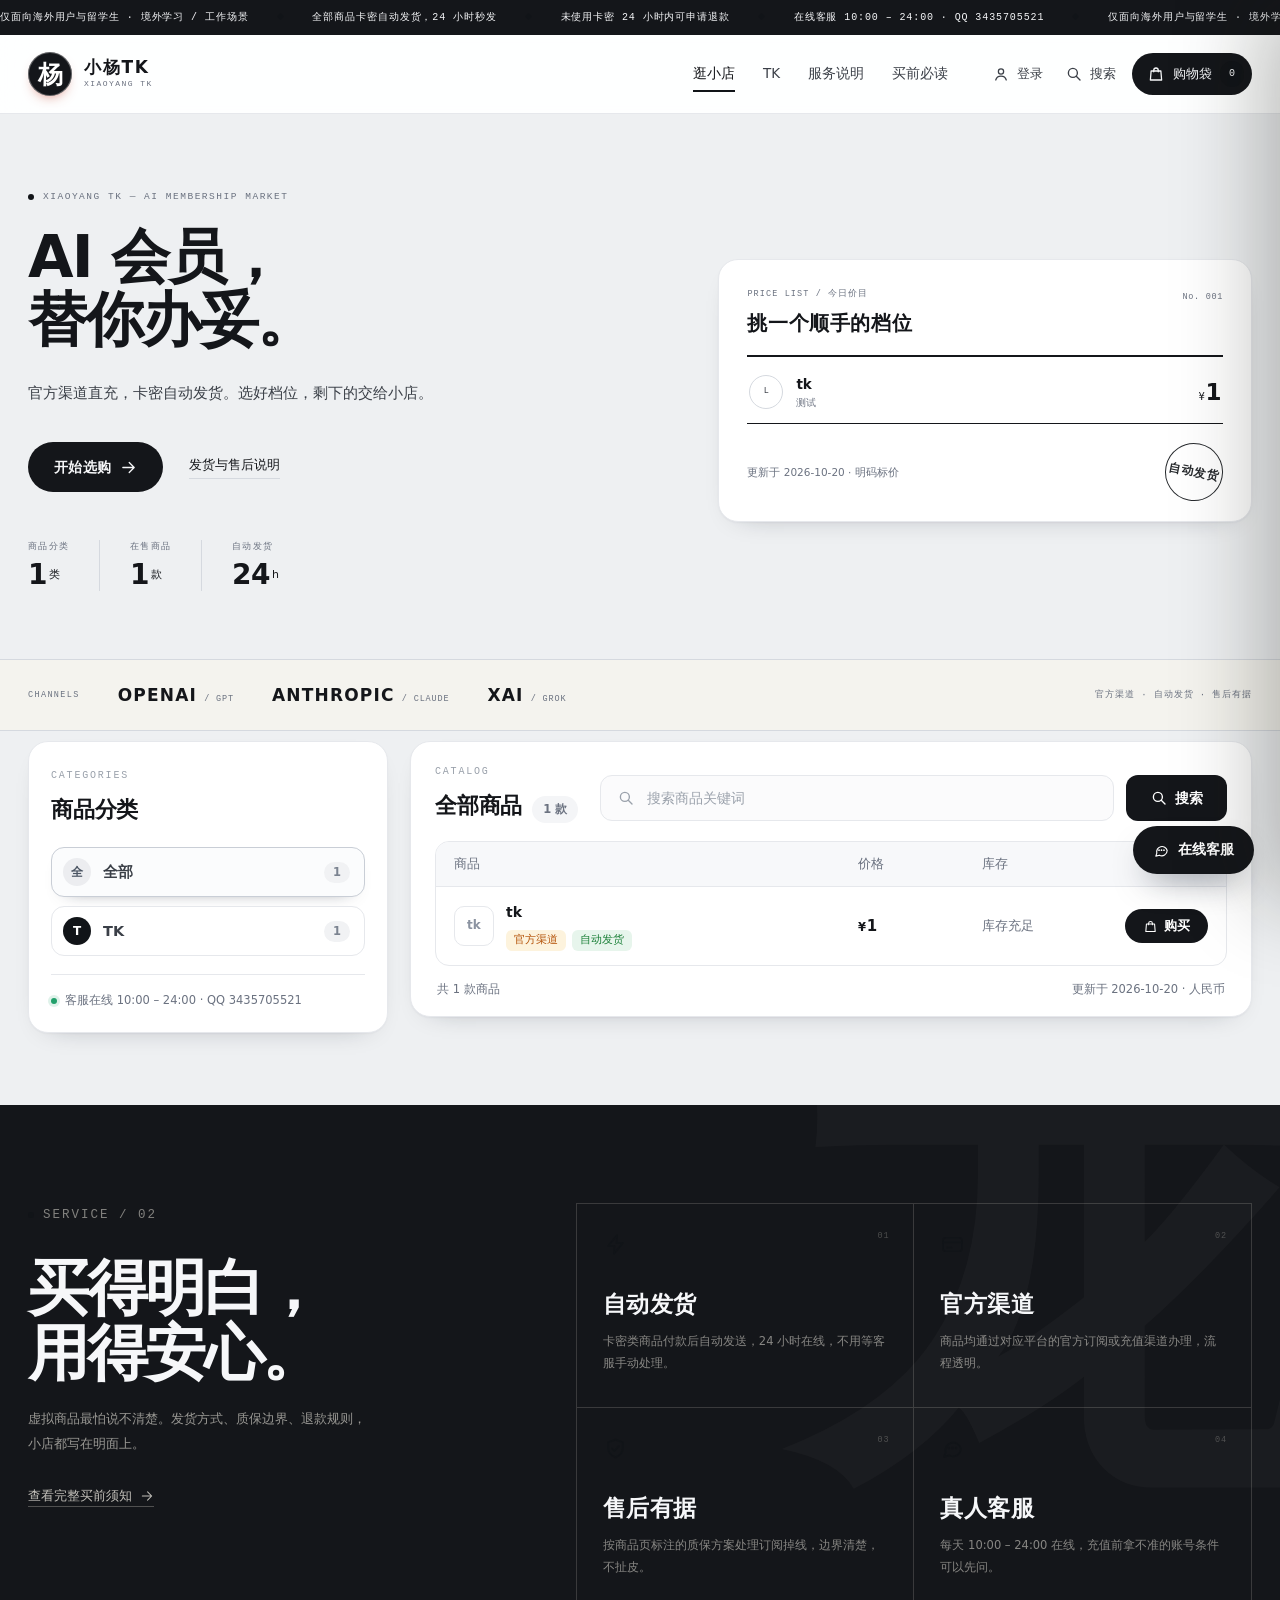
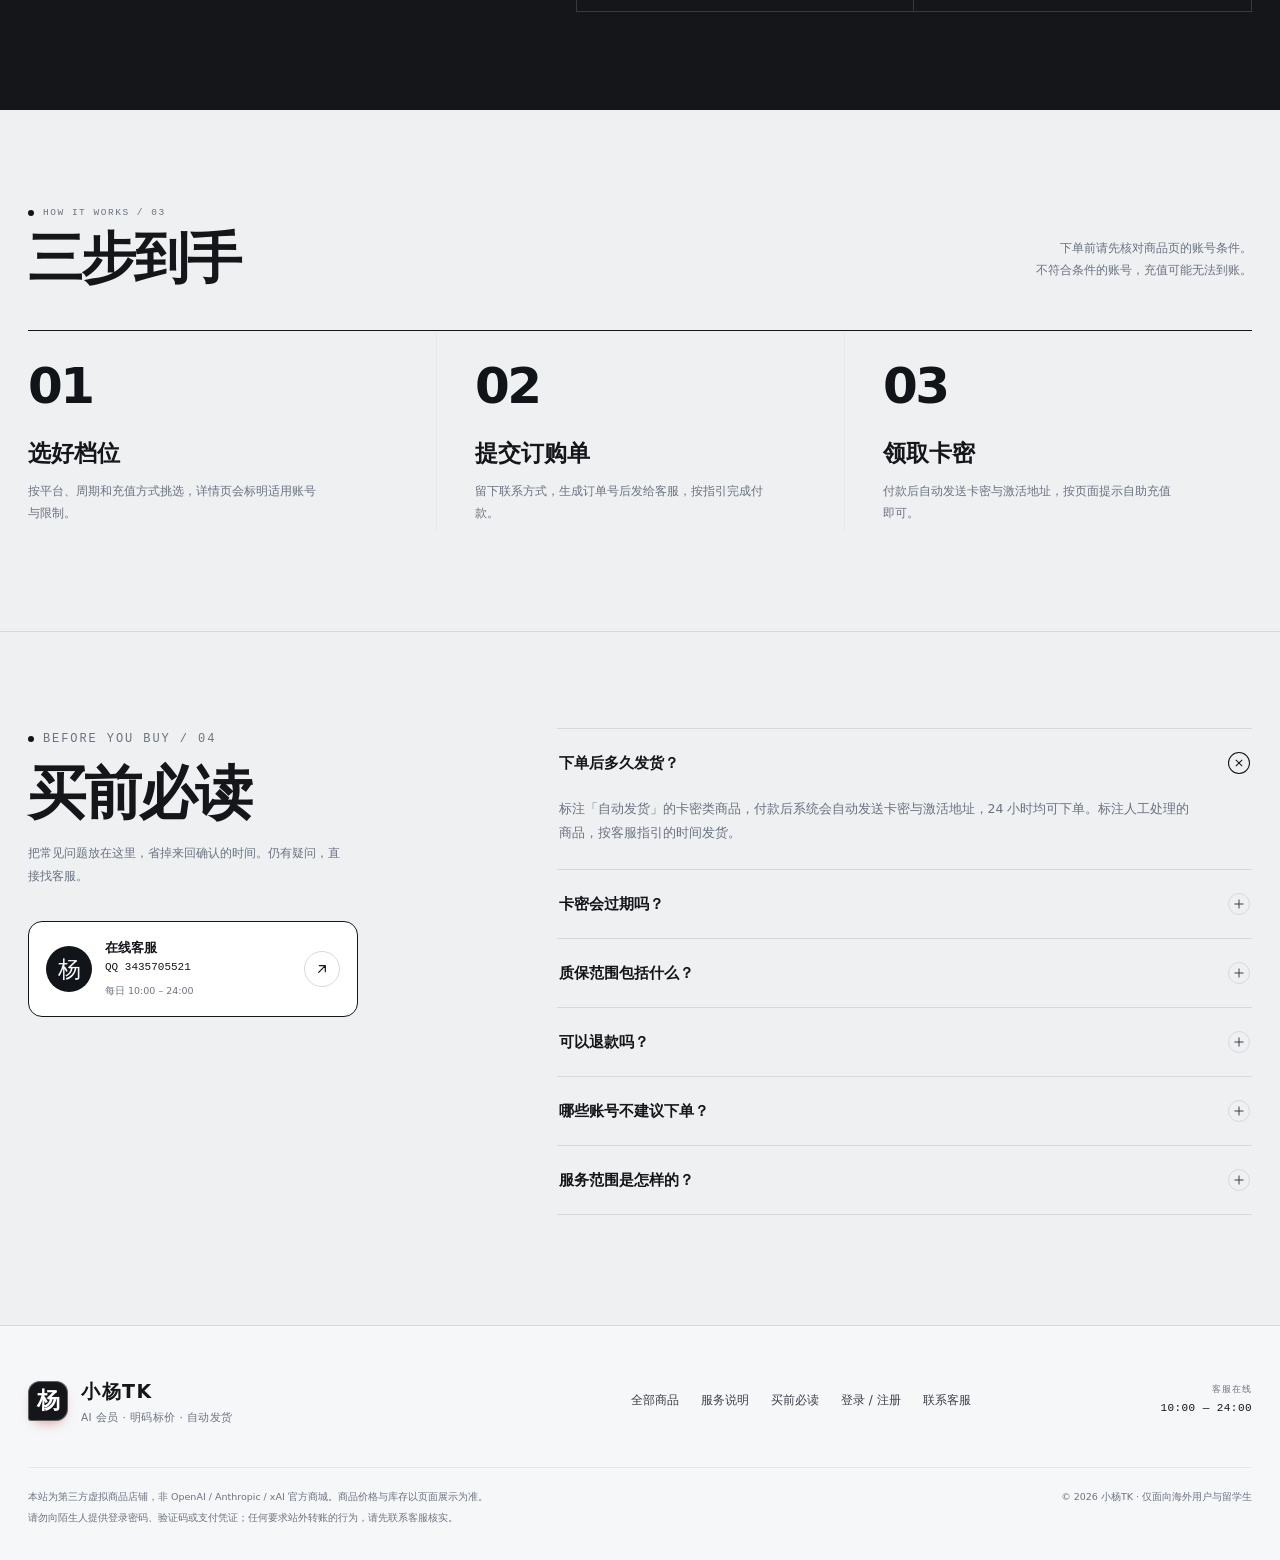
==== index.html @ c5430e6c "Add user avatars: initial-based default, upload and remove" ====
<!DOCTYPE html>
<html lang="zh-CN">
<head>
  <meta charset="UTF-8">
  <meta name="viewport" content="width=device-width, initial-scale=1">
  <title>小杨TK · 严选好物</title>
  <meta name="description" content="小杨TK：GPT、Claude、Grok 会员官方渠道直充，卡密自动发货，明码标价，售后有据。">
  <link rel="canonical" href="https://www.xiaoyangtk.xin/">
  <meta property="og:type" content="website">
  <meta property="og:site_name" content="小杨TK">
  <meta property="og:title" content="小杨TK · 严选好物">
  <meta property="og:description" content="GPT、Claude、Grok 会员官方渠道直充，卡密自动发货，明码标价，售后有据。">
  <meta property="og:url" content="https://www.xiaoyangtk.xin/">
  <meta property="og:image" content="https://www.xiaoyangtk.xin/assets/img/og-cover.png">
  <meta name="twitter:card" content="summary_large_image">
  <link rel="icon" href="assets/img/favicon.svg" type="image/svg+xml">
  <link rel="stylesheet" href="assets/css/style.css?v=20261020r">
</head>
<body>
  <svg class="svg-sprite" aria-hidden="true">
    <symbol id="i-arrow" viewBox="0 0 24 24">
      <path d="M4 12h15M13 5l7 7-7 7" fill="none" stroke="currentColor" stroke-width="1.8" stroke-linecap="round" stroke-linejoin="round"/>
    </symbol>
    <symbol id="i-arrow-up" viewBox="0 0 24 24">
      <path d="M7 17 17 7M8 7h9v9" fill="none" stroke="currentColor" stroke-width="1.8" stroke-linecap="round" stroke-linejoin="round"/>
    </symbol>
    <symbol id="i-bag" viewBox="0 0 24 24">
      <path d="M5.5 8h13l1 12h-15l1-12Z" fill="none" stroke="currentColor" stroke-width="1.7" stroke-linejoin="round"/>
      <path d="M9 9V6.8A3 3 0 0 1 12 4a3 3 0 0 1 3 2.8V9" fill="none" stroke="currentColor" stroke-width="1.7" stroke-linecap="round"/>
    </symbol>
    <symbol id="i-search" viewBox="0 0 24 24">
      <circle cx="10.5" cy="10.5" r="6" fill="none" stroke="currentColor" stroke-width="1.8"/>
      <path d="m15 15 5 5" fill="none" stroke="currentColor" stroke-width="1.8" stroke-linecap="round"/>
    </symbol>
    <symbol id="i-close" viewBox="0 0 24 24">
      <path d="m6 6 12 12M18 6 6 18" fill="none" stroke="currentColor" stroke-width="1.8" stroke-linecap="round"/>
    </symbol>
    <symbol id="i-plus" viewBox="0 0 24 24">
      <path d="M12 5v14M5 12h14" fill="none" stroke="currentColor" stroke-width="1.8" stroke-linecap="round"/>
    </symbol>
    <symbol id="i-minus" viewBox="0 0 24 24">
      <path d="M5 12h14" fill="none" stroke="currentColor" stroke-width="1.8" stroke-linecap="round"/>
    </symbol>
    <symbol id="i-check" viewBox="0 0 24 24">
      <path d="m5 12.5 4.5 4.5L19 7" fill="none" stroke="currentColor" stroke-width="1.9" stroke-linecap="round" stroke-linejoin="round"/>
    </symbol>
    <symbol id="i-copy" viewBox="0 0 24 24">
      <rect x="8" y="8" width="11" height="12" rx="2" fill="none" stroke="currentColor" stroke-width="1.7"/>
      <path d="M16 8V6a2 2 0 0 0-2-2H6a2 2 0 0 0-2 2v9a2 2 0 0 0 2 2h2" fill="none" stroke="currentColor" stroke-width="1.7"/>
    </symbol>
    <symbol id="i-menu" viewBox="0 0 24 24">
      <path d="M4 8h16M4 16h16" fill="none" stroke="currentColor" stroke-width="1.9" stroke-linecap="round"/>
    </symbol>
    <symbol id="i-chevron" viewBox="0 0 24 24">
      <path d="m7 10 5 5 5-5" fill="none" stroke="currentColor" stroke-width="1.8" stroke-linecap="round" stroke-linejoin="round"/>
    </symbol>
    <symbol id="i-shield" viewBox="0 0 24 24">
      <path d="M12 3.5 19 6v5.5c0 4.6-3 7.4-7 9-4-1.6-7-4.4-7-9V6l7-2.5Z" fill="none" stroke="currentColor" stroke-width="1.6" stroke-linejoin="round"/>
      <path d="m8.7 12 2.2 2.2 4.4-4.4" fill="none" stroke="currentColor" stroke-width="1.6" stroke-linecap="round" stroke-linejoin="round"/>
    </symbol>
    <symbol id="i-bolt" viewBox="0 0 24 24">
      <path d="M13.5 3 5 13.5h6L10.5 21 19 10.5h-6L13.5 3Z" fill="none" stroke="currentColor" stroke-width="1.6" stroke-linejoin="round"/>
    </symbol>
    <symbol id="i-chat" viewBox="0 0 24 24">
      <path d="M20 12a7.5 7.5 0 0 1-11 6.6L4 20l1.4-4.2A7.5 7.5 0 1 1 20 12Z" fill="none" stroke="currentColor" stroke-width="1.6" stroke-linejoin="round"/>
      <path d="M8.5 11.5h.01M12 11.5h.01M15.5 11.5h.01" fill="none" stroke="currentColor" stroke-width="2.4" stroke-linecap="round"/>
    </symbol>
    <symbol id="i-card" viewBox="0 0 24 24">
      <rect x="3" y="5.5" width="18" height="13" rx="2.5" fill="none" stroke="currentColor" stroke-width="1.6"/>
      <path d="M3 10h18M7 15h4" fill="none" stroke="currentColor" stroke-width="1.6" stroke-linecap="round"/>
    </symbol>
    <symbol id="i-user" viewBox="0 0 24 24">
      <circle cx="12" cy="8.6" r="3.5" fill="none" stroke="currentColor" stroke-width="1.7"/>
      <path d="M5 20c.9-3.5 3.7-5.3 7-5.3s6.1 1.8 7 5.3" fill="none" stroke="currentColor" stroke-width="1.7" stroke-linecap="round"/>
    </symbol>
  </svg>

  <div class="ticker" aria-label="店铺公告">
    <div class="ticker-track">
      <span>仅面向海外用户与留学生 · 境外学习 / 工作场景</span><i>◆</i>
      <span>全部商品卡密自动发货，24 小时秒发</span><i>◆</i>
      <span>未使用卡密 24 小时内可申请退款</span><i>◆</i>
      <span data-shop-ticker>在线客服 10:00 – 24:00 · QQ 3435705521</span><i>◆</i>
      <span aria-hidden="true">仅面向海外用户与留学生 · 境外学习 / 工作场景</span><i aria-hidden="true">◆</i>
      <span aria-hidden="true">全部商品卡密自动发货，24 小时秒发</span><i aria-hidden="true">◆</i>
      <span aria-hidden="true">未使用卡密 24 小时内可申请退款</span><i aria-hidden="true">◆</i>
      <span aria-hidden="true" data-shop-ticker>在线客服 10:00 – 24:00 · QQ 3435705521</span><i aria-hidden="true">◆</i>
    </div>
  </div>

  <header class="site-header" id="top">
    <div class="shell header-inner">
      <a class="brand" href="#top" aria-label="小杨TK首页">
        <span class="brand-seal">杨</span>
        <span class="brand-word">
          <strong>小杨TK</strong>
          <small>XIAOYANG TK</small>
        </span>
      </a>

      <nav class="main-nav" aria-label="主导航">
        <a href="#catalog" class="is-current">逛小店</a>
        <span class="nav-cats" data-nav-cats></span>
        <a href="#service">服务说明</a>
        <a href="#faq">买前必读</a>
      </nav>

      <div class="header-actions">
        <a class="plain-btn account-jump" href="account.html" aria-label="登录 / 注册" data-account-jump>
          <span class="account-avatar" data-account-avatar hidden></span>
          <svg class="icon" data-account-icon><use href="#i-user"/></svg>
          <span data-account-label>登录</span>
        </a>
        <a class="plain-btn admin-jump" href="admin.html" data-admin-jump hidden>
          <svg class="icon"><use href="#i-shield"/></svg>
          <span>管理后台</span>
        </a>
        <button class="plain-btn search-jump" type="button" aria-label="搜索商品">
          <svg class="icon"><use href="#i-search"/></svg>
          <span>搜索</span>
        </button>
        <button class="cart-btn" type="button" data-open-cart>
          <svg class="icon"><use href="#i-bag"/></svg>
          <span>购物袋</span>
          <b class="cart-count" data-cart-count>0</b>
        </button>
        <button class="menu-btn" type="button" aria-label="打开菜单" aria-expanded="false" data-menu-toggle>
          <svg class="icon"><use href="#i-menu"/></svg>
        </button>
      </div>
    </div>

    <div class="mobile-menu" data-mobile-menu hidden>
      <a href="#catalog">逛小店 <span>SHOP</span></a>
      <span data-menu-cats></span>
      <a href="#service">服务说明 <span>INFO</span></a>
      <a href="#faq">买前必读 <span>FAQ</span></a>
      <a href="account.html">登录 / 注册 <span>ACCOUNT</span></a>
      <a href="admin.html" data-admin-jump hidden>管理后台 <span>ADMIN</span></a>
      <p data-shop-contact>客服 QQ 3435705521 · 10:00–24:00</p>
    </div>
  </header>

  <main>
    <section class="hero shell">
      <div class="hero-copy">
        <p class="eyebrow"><span class="dot"></span>XIAOYANG TK — AI MEMBERSHIP MARKET</p>
        <h1>AI 会员，<br><span class="hl">替你办妥。</span></h1>
        <p class="hero-lead">官方渠道直充，卡密自动发货。选好档位，剩下的交给小店。</p>
        <div class="hero-actions">
          <a class="btn btn-primary" href="#catalog">
            开始选购
            <svg class="icon"><use href="#i-arrow"/></svg>
          </a>
          <a class="text-link" href="#faq">发货与售后说明</a>
        </div>
        <dl class="hero-stats">
          <div><dt>商品分类</dt><dd><span data-shop-cats>3</span><sup>类</sup></dd></div>
          <div><dt>在售商品</dt><dd><span data-stat-count>0</span><sup>款</sup></dd></div>
          <div><dt>自动发货</dt><dd>24<sup>h</sup></dd></div>
        </dl>
      </div>

      <aside class="receipt" aria-label="今日价目">
        <div class="receipt-head">
          <div>
            <p>PRICE LIST / 今日价目</p>
            <strong>挑一个顺手的档位</strong>
          </div>
          <span class="receipt-no">No. 001</span>
        </div>
        <div class="receipt-rows" data-receipt-rows>
          <div class="receipt-empty">
            <strong>商品已全部下架</strong>
            <small>分类与新品正在筹备中，敬请期待</small>
          </div>
        </div>
        <div class="receipt-foot">
          <span data-receipt-note>商品筹备中 · 明码标价</span>
          <span class="stamp">自动发货</span>
        </div>
      </aside>
    </section>

    <section class="brand-rail" aria-label="品牌渠道">
      <div class="shell brand-rail-inner">
        <span class="rail-label">CHANNELS</span>
        <span class="rail-item">OPENAI <i>/ GPT</i></span>
        <span class="rail-item">ANTHROPIC <i>/ CLAUDE</i></span>
        <span class="rail-item">XAI <i>/ GROK</i></span>
        <span class="rail-note">官方渠道 · 自动发货 · 售后有据</span>
      </div>
    </section>

    <section class="shop" id="catalog">
      <div class="shell shop-grid">
        <aside class="panel cat-panel">
          <p class="panel-kicker">CATEGORIES</p>
          <h2 class="panel-title">商品分类</h2>
          <div class="cat-list" role="tablist" aria-label="商品分类" data-tabs></div>
          <div class="cat-note">
            <span class="cat-note-dot"></span>
          <span data-shop-side>客服在线 10:00 – 24:00 · QQ 3435705521</span>
          </div>
        </aside>

        <div class="panel catalog-panel">
          <div class="catalog-head">
            <div class="catalog-title-wrap">
              <p class="panel-kicker">CATALOG</p>
              <h2 class="panel-title">
                <span data-cat-title>全部商品</span>
                <span class="catalog-count" data-cat-count>0 款</span>
              </h2>
            </div>

            <div class="catalog-searchbar">
              <label class="cat-search">
                <svg class="icon"><use href="#i-search"/></svg>
                <input type="search" placeholder="搜索商品关键词" aria-label="搜索商品" data-search>
                <button type="button" class="search-clear" aria-label="清空搜索" data-search-clear hidden>
                  <svg class="icon"><use href="#i-close"/></svg>
                </button>
              </label>
              <button type="button" class="btn-search" data-search-go>
                <svg class="icon"><use href="#i-search"/></svg>
                <span>搜索</span>
              </button>
            </div>
          </div>

          <div class="catalog-table">
            <div class="table-head" aria-hidden="true">
              <span>商品</span>
              <span>价格</span>
              <span>库存</span>
              <span></span>
            </div>
            <div class="table-body" data-product-grid></div>

            <div class="table-empty" data-catalog-empty>
              <p class="table-empty-title">商品筹备中</p>
              <p class="table-empty-sub">档位与价格整理完成后会在这里上架，可以先加客服 QQ 咨询。</p>
            </div>
          </div>

          <div class="empty-state" data-empty hidden>
            <h3>没有找到对应商品</h3>
            <p>换个关键词，或看看其他分类。</p>
            <button type="button" class="btn btn-ghost" data-reset-filter>重置筛选</button>
          </div>

          <p class="catalog-foot">
            <span data-result-text>共 0 款商品</span>
          <span data-shop-updated>更新于 2026.10.20 · 人民币</span>
          </p>
        </div>
      </div>
    </section>

    <section class="assurance" id="service">
      <div class="shell assurance-grid">
        <div class="assurance-intro">
          <p class="eyebrow light"><span class="dot"></span>SERVICE / 02</p>
          <h2>买得明白，<br>用得安心。</h2>
          <p>虚拟商品最怕说不清楚。发货方式、质保边界、退款规则，小店都写在明面上。</p>
          <a class="text-link light" href="#faq">查看完整买前须知 <svg class="icon"><use href="#i-arrow"/></svg></a>
        </div>
        <div class="assurance-list">
          <article>
            <span class="assurance-no">01</span>
            <svg class="icon"><use href="#i-bolt"/></svg>
            <h3>自动发货</h3>
            <p>卡密类商品付款后自动发送，24 小时在线，不用等客服手动处理。</p>
          </article>
          <article>
            <span class="assurance-no">02</span>
            <svg class="icon"><use href="#i-card"/></svg>
            <h3>官方渠道</h3>
            <p>商品均通过对应平台的官方订阅或充值渠道办理，流程透明。</p>
          </article>
          <article>
            <span class="assurance-no">03</span>
            <svg class="icon"><use href="#i-shield"/></svg>
            <h3>售后有据</h3>
            <p>按商品页标注的质保方案处理订阅掉线，边界清楚，不扯皮。</p>
          </article>
          <article>
            <span class="assurance-no">04</span>
            <svg class="icon"><use href="#i-chat"/></svg>
            <h3>真人客服</h3>
<p data-shop-hours-sentence>每天 10:00 – 24:00 在线，充值前拿不准的账号条件可以先问。</p>
          </article>
        </div>
      </div>
    </section>

    <section class="steps">
      <div class="shell">
        <div class="section-head">
          <div>
            <p class="eyebrow"><span class="dot"></span>HOW IT WORKS / 03</p>
            <h2>三步到手</h2>
          </div>
          <p class="section-side">下单前请先核对商品页的账号条件。<br>不符合条件的账号，充值可能无法到账。</p>
        </div>
        <div class="step-grid">
          <article>
            <span>01</span>
            <h3>选好档位</h3>
            <p>按平台、周期和充值方式挑选，详情页会标明适用账号与限制。</p>
          </article>
          <article>
            <span>02</span>
            <h3>提交订购单</h3>
            <p>留下联系方式，生成订单号后发给客服，按指引完成付款。</p>
          </article>
          <article>
            <span>03</span>
            <h3>领取卡密</h3>
            <p>付款后自动发送卡密与激活地址，按页面提示自助充值即可。</p>
          </article>
        </div>
      </div>
    </section>

    <section class="faq" id="faq">
      <div class="shell faq-grid">
        <div class="faq-intro">
          <p class="eyebrow"><span class="dot"></span>BEFORE YOU BUY / 04</p>
          <h2>买前必读</h2>
          <p>把常见问题放在这里，省掉来回确认的时间。仍有疑问，直接找客服。</p>
          <div class="contact-card">
            <span class="contact-avatar">杨</span>
            <div>
              <strong>在线客服</strong>
          <p data-shop-qq>QQ 3435705521</p>
          <small data-shop-hours>每日 10:00 – 24:00</small>
            </div>
        <a class="icon-link" href="https://qm.qq.com/q/XFeh6tkC0U" target="_blank" rel="noopener" aria-label="联系 QQ 客服">
              <svg class="icon"><use href="#i-arrow-up"/></svg>
            </a>
          </div>
        </div>

        <div class="faq-list">
          <details open>
            <summary>下单后多久发货？<span class="plus"></span></summary>
            <div class="faq-body"><p>标注「自动发货」的卡密类商品，付款后系统会自动发送卡密与激活地址，24 小时均可下单。标注人工处理的商品，按客服指引的时间发货。</p></div>
          </details>
          <details>
            <summary>卡密会过期吗？<span class="plus"></span></summary>
            <div class="faq-body"><p>未使用的 CDK 卡密长期有效。不过仍建议现买现用，避免账号状态变化后产生不必要的麻烦。</p></div>
          </details>
          <details>
            <summary>质保范围包括什么？<span class="plus"></span></summary>
            <div class="faq-body"><p>质保仅覆盖订阅异常掉线，按商品页标注的方案处理。账号被封禁、平台风控、使用环境异常、模型表现变化等，不属于充值售后范围。</p></div>
          </details>
          <details>
            <summary>可以退款吗？<span class="plus"></span></summary>
            <div class="faq-body"><p>未使用的卡密可在 24 小时内申请退款。已使用的卡密无法二次销售，因此不支持退款。支付宝付款产生的通道手续费按页面说明处理。</p></div>
          </details>
          <details>
            <summary>哪些账号不建议下单？<span class="plus"></span></summary>
            <div class="faq-body"><p>已有有效订阅、存在逾期账单、处于 Google Pay 宽限期、未关闭自动续费、绑定银行卡、团队版账号，或有过异常免费订阅记录的账号，建议先咨询客服再决定。Claude Max 档位还会触发 KYC，请确认能够完成验证。</p></div>
          </details>
          <details>
            <summary>服务范围是怎样的？<span class="plus"></span></summary>
            <div class="faq-body"><p>本站会员渠道充值服务主要面向海外用户、留学生及境外学习 / 工作场景，暂不支持中国大陆地区用户购买或使用。请遵守所在地法律法规及相关平台服务条款。</p></div>
          </details>
        </div>
      </div>
    </section>
  </main>

  <footer class="site-footer">
    <div class="shell footer-top">
      <div class="footer-brand">
        <span class="brand-seal small">杨</span>
        <div>
          <strong>小杨TK</strong>
          <p>AI 会员 · 明码标价 · 自动发货</p>
        </div>
      </div>
      <nav aria-label="页脚导航">
        <a href="#catalog">全部商品</a>
        <a href="#service">服务说明</a>
        <a href="#faq">买前必读</a>
        <a href="account.html">登录 / 注册</a>
        <a href="https://qm.qq.com/q/XFeh6tkC0U" target="_blank" rel="noopener">联系客服</a>
      </nav>
      <p class="footer-time">客服在线<br><span data-shop-hours-only>10:00 — 24:00</span></p>
    </div>
    <div class="shell footer-bottom">
      <div class="footer-notes">
        <p>本站为第三方虚拟商品店铺，非 OpenAI / Anthropic / xAI 官方商城。商品价格与库存以页面展示为准。</p>
        <p>请勿向陌生人提供登录密码、验证码或支付凭证；任何要求站外转账的行为，请先联系客服核实。</p>
      </div>
      <p>© 2026 小杨TK · 仅面向海外用户与留学生</p>
    </div>
  </footer>

  <a class="help-dock" href="https://qm.qq.com/q/XFeh6tkC0U" target="_blank" rel="noopener">
    <svg class="icon"><use href="#i-chat"/></svg>
    <span>在线客服</span>
  </a>

  <div class="scrim" data-scrim hidden></div>

  <aside class="cart-drawer" role="dialog" aria-modal="true" aria-hidden="true" aria-label="购物袋" tabindex="-1" data-cart-drawer inert>
    <div class="drawer-head">
      <div>
        <p class="eyebrow"><span class="dot"></span>YOUR BAG</p>
        <h2>购物袋 <span data-drawer-count>0</span></h2>
      </div>
      <button type="button" class="round-btn" data-close-cart aria-label="关闭购物袋">
        <svg class="icon"><use href="#i-close"/></svg>
      </button>
    </div>

    <div class="drawer-body">
      <div class="drawer-view" data-view="cart">
        <div class="cart-list" data-cart-list></div>
        <div class="cart-empty" data-cart-empty>
          <span class="empty-bag"><svg class="icon"><use href="#i-bag"/></svg></span>
          <h3>购物袋还是空的</h3>
          <p>去挑一件顺手的会员档位吧。</p>
          <button type="button" class="btn btn-ghost" data-close-cart>继续逛逛</button>
        </div>
      </div>

      <div class="drawer-view" data-view="checkout" hidden>
        <button type="button" class="back-link" data-back-cart>← 返回购物袋</button>
        <h3 class="view-title">填写订购信息</h3>
        <p class="view-note">提交后会生成订单号，请把订单号发给客服完成付款。付款成功即自动发货。</p>
        <form class="checkout-form" data-checkout-form novalidate>
          <label>
            <span>称呼</span>
            <input type="text" name="name" placeholder="怎么称呼你" autocomplete="name" required>
          </label>
          <label>
            <span>联系方式</span>
            <input type="text" name="contact" placeholder="QQ / 微信 / 邮箱" autocomplete="email" required>
          </label>
          <label>
            <span>备注 <em>选填</em></span>
            <textarea name="note" rows="3" placeholder="账号情况、期望到账时间等"></textarea>
          </label>
          <p class="form-error" data-form-error hidden>请把称呼和联系方式填写完整。</p>
          <div class="checkout-summary" data-checkout-summary></div>
          <button type="submit" class="btn btn-primary btn-block">生成订购单 <svg class="icon"><use href="#i-arrow"/></svg></button>
          <p class="fine-print">提交即表示已阅读商品说明与售后规则。</p>
        </form>
      </div>

      <div class="drawer-view success-view" data-view="success" hidden>
        <span class="success-mark"><svg class="icon"><use href="#i-check"/></svg></span>
        <p class="eyebrow"><span class="dot"></span>ORDER CREATED</p>
        <h3>订购单已生成</h3>
        <p class="view-note">点下面的按钮会自动复制订单信息，粘贴到 QQ 发给客服即可完成付款。</p>
        <div class="order-ticket">
          <span>订单号</span>
          <strong data-order-no>—</strong>
          <small data-order-total>—</small>
        </div>
        <button type="button" class="btn btn-ghost btn-block" data-copy-order>
          <svg class="icon"><use href="#i-copy"/></svg> 复制订单信息
        </button>
        <button type="button" class="btn btn-primary btn-block" data-send-order>
          <svg class="icon"><use href="#i-chat"/></svg> 复制订单并联系客服
        </button>
        <button type="button" class="text-link center" data-finish-order>继续逛逛</button>
      </div>
    </div>

    <div class="drawer-foot" data-cart-foot>
      <div class="total-row">
        <span>合计</span>
        <strong data-cart-total>¥0</strong>
      </div>
      <p>价格为商品单价合计，不含可能的通道手续费。</p>
      <button type="button" class="btn btn-primary btn-block" data-checkout disabled>去结算 <svg class="icon"><use href="#i-arrow"/></svg></button>
    </div>
  </aside>

  <div class="product-modal" role="dialog" aria-modal="true" aria-label="商品详情" data-product-modal hidden>
    <div class="modal-panel" tabindex="-1">
      <button type="button" class="round-btn modal-close" data-close-product aria-label="关闭商品详情">
        <svg class="icon"><use href="#i-close"/></svg>
      </button>
      <div class="modal-media" data-modal-media></div>
      <div class="modal-content" data-modal-content></div>
    </div>
  </div>

  <div class="toast" role="status" aria-live="polite" data-toast></div>

  <script src="assets/js/auth.js?v=20261020r"></script>
  <script>
    // data.js 带时间戳加载，避免浏览器缓存导致"后台已发布、前台看不到"
    (function () {
      var data = document.createElement("script");
      data.src = "assets/js/data.js?t=" + Date.now();
      data.onload = function () {
        var app = document.createElement("script");
        app.src = "assets/js/app.js?v=20261020r";
        document.body.appendChild(app);
      };
      data.onerror = function () {
        var app = document.createElement("script");
        app.src = "assets/js/app.js?v=20261020r";
        document.body.appendChild(app);
      };
      document.head.appendChild(data);
    })();
  </script>
</body>
</html>
---- assets/css/style.css ----
/* ==========================================================================
   小杨TK — membership storefront
   Editorial paper / ink / vermilion visual system
   ========================================================================== */

:root {
  --paper: #f3eee3;
  --paper-soft: #faf6ec;
  --card: #fdfaf2;
  --ink: #171610;
  --ink-soft: #3d3a31;
  --muted: #7d7768;
  --line: #d9d2c2;
  --line-strong: #b8af9b;
  --red: #df3f26;
  --red-deep: #b92d18;
  --red-soft: #f6ddd4;
  --green: #2f6b4f;
  --amber: #a8722a;
  --serif: "Songti SC", "Noto Serif SC", "Source Han Serif SC", "STSong", "SimSun", serif;
  --sans: "PingFang SC", "HarmonyOS Sans SC", "Microsoft YaHei", "Noto Sans SC", system-ui, sans-serif;
  --mono: "SFMono-Regular", "Cascadia Mono", Consolas, "Liberation Mono", monospace;
  --shadow: 0 30px 70px -42px rgba(23, 22, 16, 0.45);
}

*,
*::before,
*::after {
  box-sizing: border-box;
}

html {
  scroll-behavior: smooth;
  -webkit-text-size-adjust: 100%;
}

body {
  margin: 0;
  color: var(--ink);
  font-family: var(--sans);
  font-size: 14px;
  line-height: 1.6;
  background-color: var(--paper);
  background-image: radial-gradient(rgba(23, 22, 16, 0.052) 0.6px, transparent 0.6px);
  background-size: 17px 17px;
  -webkit-font-smoothing: antialiased;
}

body.no-scroll {
  overflow: hidden;
}

img {
  display: block;
  max-width: 100%;
}

a {
  color: inherit;
  text-decoration: none;
}

button,
input,
select,
textarea {
  font: inherit;
  color: inherit;
}

button {
  border: 0;
  background: none;
  cursor: pointer;
}

[hidden] {
  display: none !important;
}

::selection {
  color: var(--paper-soft);
  background: var(--red);
}

:focus-visible {
  outline: 2px solid var(--red);
  outline-offset: 3px;
}

.svg-sprite {
  position: absolute;
  width: 0;
  height: 0;
  overflow: hidden;
}

.icon {
  display: inline-block;
  width: 18px;
  height: 18px;
  flex: none;
  vertical-align: -3px;
}

.shell {
  width: min(1240px, calc(100% - 56px));
  margin-inline: auto;
}

#top,
#catalog,
#service,
#faq {
  scroll-margin-top: 88px;
}

.eyebrow {
  display: flex;
  align-items: center;
  gap: 9px;
  margin: 0;
  color: var(--muted);
  font-family: var(--mono);
  font-size: 9.5px;
  font-weight: 500;
  letter-spacing: 0.16em;
  line-height: 1.5;
  text-transform: uppercase;
}

.eyebrow .dot {
  width: 6px;
  height: 6px;
  flex: none;
  border-radius: 50%;
  background: var(--red);
}

.eyebrow.light {
  color: rgba(250, 246, 236, 0.48);
}

/* --------------------------------------------------------------------------
   Ticker
   -------------------------------------------------------------------------- */

.ticker {
  display: flex;
  align-items: center;
  height: 35px;
  overflow: hidden;
  color: var(--paper-soft);
  background: var(--ink);
}

.ticker-track {
  display: flex;
  align-items: center;
  gap: 28px;
  width: max-content;
  white-space: nowrap;
  font-family: var(--mono);
  font-size: 10px;
  letter-spacing: 0.09em;
  animation: ticker 42s linear infinite;
}

.ticker:hover .ticker-track {
  animation-play-state: paused;
}

.ticker-track i {
  color: var(--red);
  font-size: 7px;
  font-style: normal;
}

@keyframes ticker {
  to {
    transform: translateX(-50%);
  }
}

/* --------------------------------------------------------------------------
   Header
   -------------------------------------------------------------------------- */

.site-header {
  position: sticky;
  top: 0;
  z-index: 50;
  border-bottom: 1px solid transparent;
  background: rgba(243, 238, 227, 0.86);
  backdrop-filter: blur(16px);
  -webkit-backdrop-filter: blur(16px);
  transition: border-color 0.3s ease, box-shadow 0.3s ease;
}

.site-header.is-scrolled {
  border-bottom-color: var(--line);
  box-shadow: 0 12px 30px -26px rgba(23, 22, 16, 0.55);
}

.header-inner {
  display: flex;
  align-items: center;
  gap: 30px;
  height: 78px;
}

.brand {
  display: inline-flex;
  align-items: center;
  gap: 12px;
  flex: none;
}

.brand-seal {
  display: grid;
  place-items: center;
  width: 44px;
  height: 44px;
  border-radius: 13px 13px 13px 3px;
  color: var(--paper-soft);
  background: var(--red);
  box-shadow: inset 0 0 0 1px rgba(255, 255, 255, 0.32), 0 6px 14px -8px rgba(185, 45, 24, 0.8);
  font-family: var(--serif);
  font-size: 25px;
  font-weight: 700;
  line-height: 1;
}

.brand-seal.small {
  width: 40px;
  height: 40px;
  border-radius: 12px 12px 12px 3px;
  font-size: 23px;
}

.brand-word {
  display: flex;
  flex-direction: column;
  gap: 1px;
}

.brand-word strong {
  font-family: var(--serif);
  font-size: 17px;
  font-weight: 700;
  letter-spacing: 0.1em;
  line-height: 1.2;
}

.brand-word small {
  color: var(--muted);
  font-family: var(--mono);
  font-size: 8px;
  letter-spacing: 0.18em;
}

.main-nav {
  display: flex;
  align-items: center;
  gap: 28px;
  margin-left: auto;
}

.main-nav a {
  position: relative;
  padding: 7px 0;
  color: var(--ink-soft);
  font-size: 13.5px;
  transition: color 0.2s ease;
}

.main-nav a::after {
  content: "";
  position: absolute;
  right: 0;
  bottom: 0;
  left: 0;
  height: 1.5px;
  background: var(--red);
  transform: scaleX(0);
  transform-origin: right;
  transition: transform 0.25s ease;
}

.main-nav a:hover,
.main-nav a.is-current {
  color: var(--ink);
}

.main-nav a:hover::after,
.main-nav a.is-current::after {
  transform: scaleX(1);
  transform-origin: left;
}

.header-actions {
  display: flex;
  align-items: center;
  gap: 10px;
  margin-left: 8px;
}

.plain-btn {
  display: inline-flex;
  align-items: center;
  gap: 7px;
  height: 42px;
  padding: 0 6px;
  color: var(--ink-soft);
  font-size: 12.5px;
  transition: color 0.2s ease;
}

.plain-btn:hover {
  color: var(--red);
}

.cart-btn {
  display: inline-flex;
  align-items: center;
  gap: 8px;
  height: 42px;
  padding: 0 8px 0 15px;
  border-radius: 999px;
  color: var(--paper-soft);
  background: var(--ink);
  font-size: 12.5px;
  transition: background 0.25s ease, transform 0.25s ease;
}

.cart-btn:hover {
  background: var(--red);
  transform: translateY(-1px);
}

.cart-count {
  display: grid;
  place-items: center;
  min-width: 24px;
  height: 26px;
  padding: 0 6px;
  border-radius: 999px;
  color: var(--paper-soft);
  background: var(--red);
  font-family: var(--mono);
  font-size: 10px;
  font-weight: 500;
}

.cart-btn:hover .cart-count {
  background: var(--ink);
}

.menu-btn {
  display: none;
  place-items: center;
  width: 42px;
  height: 42px;
  border: 1px solid var(--line-strong);
  border-radius: 50%;
  transition: background 0.2s ease, color 0.2s ease;
}

.menu-btn:hover {
  color: var(--paper-soft);
  background: var(--ink);
}

.mobile-menu {
  position: absolute;
  top: 100%;
  right: 0;
  left: 0;
  padding: 10px 24px 24px;
  border-bottom: 1px solid var(--line);
  background: var(--paper-soft);
  box-shadow: 0 30px 50px -30px rgba(23, 22, 16, 0.4);
}

.mobile-menu a {
  display: flex;
  align-items: center;
  justify-content: space-between;
  padding: 14px 2px;
  border-bottom: 1px solid var(--line);
  font-family: var(--serif);
  font-size: 19px;
}

.mobile-menu a span {
  color: var(--muted);
  font-family: var(--mono);
  font-size: 9px;
  letter-spacing: 0.14em;
}

.mobile-menu p {
  margin: 18px 0 0;
  color: var(--muted);
  font-family: var(--mono);
  font-size: 9.5px;
  letter-spacing: 0.06em;
}

/* --------------------------------------------------------------------------
   Hero
   -------------------------------------------------------------------------- */

.hero {
  display: grid;
  grid-template-columns: minmax(0, 1.08fr) minmax(350px, 0.92fr);
  align-items: center;
  gap: 64px;
  padding: 76px 0 68px;
}

.hero-copy {
  position: relative;
}

.hero h1 {
  margin: 22px 0 0;
  font-family: var(--serif);
  font-size: clamp(56px, 7.4vw, 98px);
  font-weight: 700;
  letter-spacing: -0.045em;
  line-height: 0.94;
}

.hero h1 .hl {
  display: inline-block;
  color: var(--red);
  background: linear-gradient(transparent 67%, rgba(223, 63, 38, 0.16) 67%);
  padding-bottom: 6px;
}

.hero-lead {
  max-width: 440px;
  margin: 28px 0 34px;
  color: var(--ink-soft);
  font-size: 15px;
  line-height: 1.95;
  text-wrap: balance;
}

.hero-actions {
  display: flex;
  align-items: center;
  gap: 26px;
  flex-wrap: wrap;
}

.btn {
  display: inline-flex;
  align-items: center;
  justify-content: center;
  gap: 9px;
  height: 50px;
  padding: 0 25px;
  border: 1px solid transparent;
  border-radius: 999px;
  font-size: 13.5px;
  font-weight: 600;
  letter-spacing: 0.02em;
  line-height: 1;
  transition: background 0.25s ease, color 0.25s ease, border-color 0.25s ease, transform 0.25s ease;
}

.btn .icon {
  width: 17px;
  height: 17px;
  transition: transform 0.25s ease;
}

.btn:hover .icon {
  transform: translateX(3px);
}

.btn-primary {
  color: var(--paper-soft);
  background: var(--ink);
}

.btn-primary:hover {
  background: var(--red);
  transform: translateY(-2px);
}

.btn-primary:disabled {
  cursor: not-allowed;
  opacity: 0.38;
  transform: none;
}

.btn-ghost {
  border-color: var(--line-strong);
  color: var(--ink);
  background: transparent;
}

.btn-ghost:hover {
  border-color: var(--ink);
  background: var(--ink);
  color: var(--paper-soft);
}

.btn-block {
  width: 100%;
}

.text-link {
  position: relative;
  padding-bottom: 3px;
  border-bottom: 1px solid var(--line-strong);
  font-size: 12.5px;
  transition: color 0.2s ease, border-color 0.2s ease;
}

.text-link:hover {
  color: var(--red);
  border-color: var(--red);
}

.text-link.light {
  color: rgba(250, 246, 236, 0.76);
  border-color: rgba(250, 246, 236, 0.26);
}

.text-link.light:hover {
  color: var(--paper-soft);
  border-color: var(--paper-soft);
}

.text-link .icon {
  width: 14px;
  height: 14px;
  margin-left: 4px;
}

.hero-stats {
  display: flex;
  gap: 0;
  margin: 48px 0 0;
}

.hero-stats div {
  padding-right: 30px;
  margin-right: 30px;
  border-right: 1px solid var(--line-strong);
}

.hero-stats div:last-child {
  padding-right: 0;
  margin-right: 0;
  border-right: 0;
}

.hero-stats dt {
  color: var(--muted);
  font-family: var(--mono);
  font-size: 9px;
  letter-spacing: 0.14em;
}

.hero-stats dd {
  margin: 3px 0 0;
  font-family: var(--serif);
  font-size: 28px;
  font-weight: 600;
  letter-spacing: -0.02em;
  line-height: 1.2;
}

.hero-stats sup {
  margin-left: 2px;
  font-family: var(--sans);
  font-size: 11px;
  font-weight: 500;
  vertical-align: 6px;
}

/* Receipt / price list */

.receipt {
  position: relative;
  padding: 28px 28px 20px;
  border: 1px solid var(--ink);
  border-radius: 5px;
  background: var(--card);
  box-shadow: 12px 14px 0 rgba(23, 22, 16, 0.07), var(--shadow);
  transform: rotate(-1.1deg);
}

.receipt::before,
.receipt::after {
  content: "";
  position: absolute;
  top: -1px;
  bottom: -1px;
  width: 10px;
  background:
    radial-gradient(circle at 0 8px, transparent 4.5px, var(--card) 5px) 0 0 / 10px 16px repeat-y;
}

.receipt::before {
  left: -10px;
}

.receipt::after {
  right: -10px;
  transform: scaleX(-1);
}

.receipt-head {
  display: flex;
  align-items: flex-start;
  justify-content: space-between;
  gap: 18px;
  padding-bottom: 16px;
  border-bottom: 2px solid var(--ink);
}

.receipt-head p {
  margin: 0 0 5px;
  color: var(--muted);
  font-family: var(--mono);
  font-size: 8.5px;
  letter-spacing: 0.13em;
}

.receipt-head strong {
  display: block;
  font-family: var(--serif);
  font-size: 20px;
  font-weight: 700;
  letter-spacing: 0.03em;
}

.receipt-no {
  padding-top: 3px;
  color: var(--muted);
  font-family: var(--mono);
  font-size: 8.5px;
  letter-spacing: 0.08em;
}

.receipt-rows {
  padding: 4px 0;
}

.receipt-empty {
  display: flex;
  flex-direction: column;
  align-items: center;
  gap: 5px;
  padding: 26px 10px;
  text-align: center;
  color: var(--muted);
}

.receipt-empty strong {
  font-size: 13px;
  font-weight: 600;
  color: var(--ink);
}

.receipt-empty small {
  font-size: 10px;
  letter-spacing: 0.02em;
}

.receipt-row {
  display: grid;
  grid-template-columns: 34px minmax(0, 1fr) auto;
  align-items: center;
  gap: 13px;
  width: 100%;
  padding: 13px 2px;
  border-bottom: 1px dashed var(--line);
  text-align: left;
  transition: transform 0.2s ease, background 0.2s ease;
}

.receipt-row:last-child {
  border-bottom: 1px solid var(--ink);
}

.receipt-row:hover {
  background: var(--red-soft);
  transform: translateX(3px);
}

.receipt-brand {
  display: grid;
  place-items: center;
  width: 34px;
  height: 34px;
  border: 1px solid var(--line-strong);
  border-radius: 50%;
  color: var(--ink-soft);
  font-family: var(--mono);
  font-size: 8.5px;
  letter-spacing: 0.02em;
}

.receipt-name {
  display: flex;
  flex-direction: column;
  min-width: 0;
  font-size: 13.5px;
  font-weight: 600;
  line-height: 1.5;
}

.receipt-name small {
  color: var(--muted);
  font-size: 10px;
  font-weight: 400;
}

.receipt-price {
  font-family: var(--serif);
  font-size: 23px;
  font-weight: 600;
  letter-spacing: -0.02em;
  white-space: nowrap;
}

.receipt-price i {
  margin-right: 1px;
  font-family: var(--sans);
  font-size: 10px;
  font-style: normal;
  font-weight: 500;
}

.receipt-foot {
  display: flex;
  align-items: center;
  justify-content: space-between;
  gap: 16px;
  padding-top: 15px;
  color: var(--muted);
  font-size: 10.5px;
}

.stamp {
  display: grid;
  place-items: center;
  width: 58px;
  height: 58px;
  border: 1.5px solid var(--red);
  border-radius: 50%;
  color: var(--red);
  font-family: var(--serif);
  font-size: 12px;
  font-weight: 700;
  letter-spacing: 0.08em;
  line-height: 1.2;
  text-align: center;
  transform: rotate(11deg);
  opacity: 0.9;
}

/* Brand rail */

.brand-rail {
  border-top: 1px solid var(--line-strong);
  border-bottom: 1px solid var(--line-strong);
  background: rgba(250, 246, 236, 0.55);
}

.brand-rail-inner {
  display: flex;
  align-items: center;
  gap: 38px;
  height: 70px;
}

.rail-label {
  color: var(--muted);
  font-family: var(--mono);
  font-size: 8.5px;
  letter-spacing: 0.16em;
}

.rail-item {
  font-family: var(--serif);
  font-size: 17px;
  font-weight: 600;
  letter-spacing: 0.07em;
}

.rail-item i {
  color: var(--muted);
  font-family: var(--mono);
  font-size: 8.5px;
  font-style: normal;
  font-weight: 400;
  letter-spacing: 0.1em;
}

.rail-note {
  margin-left: auto;
  color: var(--muted);
  font-family: var(--mono);
  font-size: 9px;
  letter-spacing: 0.1em;
}

/* --------------------------------------------------------------------------
   Shared section head
   -------------------------------------------------------------------------- */

.section-head {
  display: flex;
  align-items: flex-end;
  justify-content: space-between;
  gap: 40px;
  margin-bottom: 44px;
}

.section-head h2 {
  margin: 10px 0 0;
  font-family: var(--serif);
  font-size: clamp(38px, 4.3vw, 58px);
  font-weight: 700;
  letter-spacing: -0.035em;
  line-height: 1.02;
}

.section-side {
  max-width: 340px;
  margin: 0 0 4px;
  color: var(--muted);
  font-size: 11.5px;
  line-height: 1.9;
  text-align: right;
}

/* --------------------------------------------------------------------------
   Catalog
   -------------------------------------------------------------------------- */

.catalog {
  padding: 92px 0 104px;
  border-bottom: 1px solid var(--line-strong);
  background: var(--paper-soft);
}

.catalog-toolbar {
  display: flex;
  align-items: flex-end;
  justify-content: space-between;
  gap: 24px;
  border-bottom: 1px solid var(--line-strong);
}

.tabs {
  display: flex;
  gap: 30px;
  overflow-x: auto;
  scrollbar-width: none;
}

.tabs::-webkit-scrollbar {
  display: none;
}

.tab {
  position: relative;
  display: inline-flex;
  align-items: baseline;
  gap: 5px;
  flex: none;
  padding: 0 0 15px;
  color: var(--muted);
  font-size: 13.5px;
  white-space: nowrap;
  transition: color 0.2s ease;
}

.tab::after {
  content: "";
  position: absolute;
  right: 0;
  bottom: -1px;
  left: 0;
  height: 2px;
  background: var(--red);
  transform: scaleX(0);
  transform-origin: right;
  transition: transform 0.25s ease;
}

.tab sup {
  font-family: var(--mono);
  font-size: 8.5px;
  font-weight: 400;
}

.tab:hover,
.tab.is-active {
  color: var(--ink);
}

.tab.is-active::after {
  transform: scaleX(1);
  transform-origin: left;
}

.toolbar-right {
  display: flex;
  align-items: center;
  gap: 10px;
  flex: none;
  padding-bottom: 10px;
}

.search-field {
  display: flex;
  align-items: center;
  gap: 7px;
  width: 232px;
  height: 40px;
  padding: 0 12px;
  border: 1px solid var(--line-strong);
  border-radius: 999px;
  background: var(--card);
  transition: border-color 0.2s ease, box-shadow 0.2s ease;
}

.search-field:focus-within {
  border-color: var(--ink);
  box-shadow: 0 0 0 3px rgba(23, 22, 16, 0.05);
}

.search-field .icon {
  width: 15px;
  height: 15px;
  color: var(--muted);
}

.search-field input {
  width: 100%;
  min-width: 0;
  border: 0;
  outline: none;
  background: transparent;
  font-size: 12px;
}

.search-field input::placeholder {
  color: #a49d8d;
}

.search-clear {
  display: grid;
  place-items: center;
  width: 18px;
  height: 18px;
  flex: none;
  color: var(--muted);
}

.search-clear .icon {
  width: 13px;
  height: 13px;
}

.sort-field {
  position: relative;
  display: flex;
  align-items: center;
  gap: 6px;
  height: 40px;
  padding: 0 11px 0 13px;
  border: 1px solid var(--line-strong);
  border-radius: 999px;
  background: var(--card);
  font-size: 10.5px;
  white-space: nowrap;
}

.sort-field > span {
  color: var(--muted);
  font-family: var(--mono);
  font-size: 8.5px;
  letter-spacing: 0.08em;
}

.sort-field select {
  max-width: 88px;
  border: 0;
  outline: none;
  appearance: none;
  background: transparent;
  font-size: 11.5px;
  cursor: pointer;
}

.sort-field .icon {
  width: 13px;
  height: 13px;
  pointer-events: none;
}

.catalog-meta {
  display: flex;
  align-items: center;
  justify-content: space-between;
  gap: 20px;
  margin: 19px 0 26px;
  color: var(--muted);
  font-family: var(--mono);
  font-size: 9px;
  letter-spacing: 0.08em;
}

.catalog-meta p {
  margin: 0;
}

.product-grid {
  display: grid;
  grid-template-columns: repeat(3, minmax(0, 1fr));
  gap: 24px;
}

.product-card {
  position: relative;
  display: flex;
  flex-direction: column;
  overflow: hidden;
  border: 1px solid var(--line);
  border-radius: 20px;
  background: var(--card);
  transition: transform 0.35s cubic-bezier(0.22, 1, 0.36, 1), box-shadow 0.35s ease, border-color 0.35s ease;
}

.product-card:hover {
  border-color: var(--line-strong);
  box-shadow: 0 26px 50px -34px rgba(23, 22, 16, 0.55);
  transform: translateY(-6px);
}

.product-hit {
  position: absolute;
  inset: 0;
  z-index: 2;
  border-radius: inherit;
}

.product-media {
  position: relative;
  display: grid;
  place-items: center;
  aspect-ratio: 4 / 3;
  overflow: hidden;
}

.product-card[data-cat="gpt"] .product-media,
.modal-media[data-cat="gpt"] {
  --tint: #e4ebe0;
  --tint-deep: #c8d6c2;
  background-color: var(--tint);
}

.product-card[data-cat="claude"] .product-media,
.modal-media[data-cat="claude"] {
  --tint: #f1ddcd;
  --tint-deep: #e4c3a9;
  background-color: var(--tint);
}

.product-card[data-cat="grok"] .product-media,
.modal-media[data-cat="grok"] {
  --tint: #e2e3e7;
  --tint-deep: #c8cad2;
  background-color: var(--tint);
}

.product-media::before,
.modal-media::before {
  content: "";
  position: absolute;
  inset: 0;
  background:
    radial-gradient(circle at 50% 52%, transparent 0 57px, rgba(255, 255, 255, 0.42) 58px 58.7px, transparent 59.7px 90px, rgba(255, 255, 255, 0.26) 91px 91.7px, transparent 92.7px 124px, rgba(255, 255, 255, 0.16) 125px 125.7px, transparent 126.7px);
  pointer-events: none;
}

.product-media::after,
.modal-media::after {
  content: "";
  position: absolute;
  inset: 0;
  background-image: repeating-linear-gradient(115deg, transparent 0 22px, rgba(255, 255, 255, 0.16) 22px 23px);
  -webkit-mask-image: linear-gradient(115deg, transparent 30%, #000 100%);
  mask-image: linear-gradient(115deg, transparent 30%, #000 100%);
  pointer-events: none;
}

.media-mark {
  position: absolute;
  right: -8px;
  bottom: -48px;
  color: rgba(23, 22, 16, 0.055);
  font-family: var(--serif);
  font-size: 132px;
  font-weight: 700;
  letter-spacing: -0.08em;
  line-height: 1;
  user-select: none;
}

.media-top {
  position: absolute;
  top: 14px;
  right: 14px;
  left: 14px;
  z-index: 3;
  display: flex;
  align-items: center;
  justify-content: space-between;
  gap: 10px;
  pointer-events: none;
}

.media-no {
  color: rgba(23, 22, 16, 0.5);
  font-family: var(--mono);
  font-size: 8.5px;
  letter-spacing: 0.14em;
}

.stock-chip {
  display: inline-flex;
  align-items: center;
  gap: 5px;
  padding: 5px 9px;
  border: 1px solid rgba(255, 255, 255, 0.7);
  border-radius: 999px;
  color: var(--green);
  background: rgba(253, 250, 242, 0.72);
  backdrop-filter: blur(5px);
  font-family: var(--mono);
  font-size: 8.5px;
  letter-spacing: 0.03em;
}

.stock-chip::before {
  content: "";
  width: 5px;
  height: 5px;
  border-radius: 50%;
  background: currentColor;
}

.stock-chip.is-mid {
  color: var(--amber);
}

.stock-chip.is-low {
  color: var(--red-deep);
}

.stock-chip.is-out {
  color: var(--muted);
}

.logo-tile {
  position: relative;
  z-index: 1;
  display: grid;
  place-items: center;
  width: 96px;
  height: 96px;
  padding: 18px;
  border: 1px solid rgba(255, 255, 255, 0.85);
  border-radius: 26px;
  background: rgba(253, 250, 242, 0.74);
  box-shadow: 0 18px 34px -20px rgba(23, 22, 16, 0.45);
  backdrop-filter: blur(6px);
}

.logo-tile img {
  width: 58px;
  height: 58px;
  object-fit: contain;
}

.product-card[data-cat="claude"] .logo-tile,
.product-card[data-cat="grok"] .logo-tile,
.modal-media[data-cat="claude"] .logo-tile,
.modal-media[data-cat="grok"] .logo-tile {
  padding: 0;
  overflow: hidden;
  border-color: rgba(255, 255, 255, 0.6);
  background: transparent;
  box-shadow: 0 22px 40px -22px rgba(23, 22, 16, 0.55);
}

.product-card[data-cat="claude"] .logo-tile img,
.product-card[data-cat="grok"] .logo-tile img,
.modal-media[data-cat="claude"] .logo-tile img,
.modal-media[data-cat="grok"] .logo-tile img {
  width: 100%;
  height: 100%;
  border-radius: 26px;
  object-fit: cover;
}

.media-tag {
  position: absolute;
  bottom: 14px;
  left: 14px;
  z-index: 3;
  padding: 5px 8px;
  border: 1px solid rgba(255, 255, 255, 0.6);
  border-radius: 4px;
  color: rgba(23, 22, 16, 0.7);
  background: rgba(253, 250, 242, 0.65);
  backdrop-filter: blur(5px);
  font-family: var(--mono);
  font-size: 8px;
  letter-spacing: 0.12em;
}

.product-body {
  display: flex;
  flex: 1;
  flex-direction: column;
  padding: 17px 18px 18px;
}

.card-brandline {
  display: flex;
  align-items: center;
  justify-content: space-between;
  gap: 10px;
  color: var(--muted);
  font-family: var(--mono);
  font-size: 8.5px;
  letter-spacing: 0.11em;
}

.card-brandline span:last-child {
  letter-spacing: 0.02em;
}

.product-body h3 {
  margin: 8px 0 3px;
  font-family: var(--serif);
  font-size: 22px;
  font-weight: 700;
  letter-spacing: -0.01em;
  line-height: 1.25;
}

.product-sub {
  margin: 0;
  color: var(--muted);
  font-size: 11px;
  line-height: 1.65;
}

.card-tags {
  display: flex;
  flex-wrap: wrap;
  gap: 5px;
  margin-top: 13px;
}

.card-tags span {
  padding: 3px 7px;
  border: 1px solid var(--line);
  border-radius: 3px;
  color: var(--muted);
  font-size: 9px;
  line-height: 1.5;
}

.card-price-row {
  display: flex;
  align-items: flex-end;
  justify-content: space-between;
  gap: 12px;
  margin-top: auto;
  padding-top: 17px;
}

.price {
  display: flex;
  align-items: baseline;
  font-family: var(--serif);
  font-size: 28px;
  font-weight: 600;
  letter-spacing: -0.02em;
  line-height: 1;
}

.price i {
  margin-right: 2px;
  font-family: var(--sans);
  font-size: 11px;
  font-style: normal;
  font-weight: 500;
}

.price small {
  margin-left: 4px;
  color: var(--muted);
  font-family: var(--sans);
  font-size: 9.5px;
  font-weight: 400;
  letter-spacing: 0.02em;
}

.quick-add {
  position: relative;
  z-index: 3;
  display: grid;
  place-items: center;
  width: 38px;
  height: 38px;
  flex: none;
  border-radius: 50%;
  color: var(--paper-soft);
  background: var(--ink);
  transition: background 0.22s ease, transform 0.22s ease;
}

.quick-add:hover {
  background: var(--red);
  transform: rotate(90deg);
}

.quick-add .icon {
  width: 16px;
  height: 16px;
}

.empty-state {
  padding: 76px 20px 40px;
  text-align: center;
}

.empty-mark {
  display: grid;
  place-items: center;
  width: 66px;
  height: 66px;
  margin: 0 auto 18px;
  border: 1px solid var(--line-strong);
  border-radius: 50%;
  color: var(--muted);
  font-family: var(--serif);
  font-size: 30px;
}

.empty-state h3 {
  margin: 0 0 6px;
  font-family: var(--serif);
  font-size: 26px;
}

.empty-state p {
  margin: 0 0 22px;
  color: var(--muted);
  font-size: 12.5px;
}

/* --------------------------------------------------------------------------
   Assurance (dark band)
   -------------------------------------------------------------------------- */

.assurance {
  position: relative;
  overflow: hidden;
  padding: 98px 0;
  color: var(--paper-soft);
  background: var(--ink);
}

.assurance::before {
  content: "龙";
  position: absolute;
  top: -22%;
  right: -4%;
  color: rgba(250, 246, 236, 0.028);
  font-family: var(--serif);
  font-size: 540px;
  font-weight: 700;
  line-height: 1;
  pointer-events: none;
}

.assurance-grid {
  position: relative;
  z-index: 1;
  display: grid;
  grid-template-columns: 0.82fr 1.18fr;
  gap: 78px;
}

.assurance-intro h2 {
  margin: 14px 0 22px;
  font-family: var(--serif);
  font-size: clamp(40px, 4.8vw, 62px);
  font-weight: 700;
  letter-spacing: -0.04em;
  line-height: 1.06;
}

.assurance-intro > p {
  max-width: 350px;
  margin: 0 0 28px;
  color: rgba(250, 246, 236, 0.58);
  font-size: 12.5px;
  line-height: 1.95;
}

.assurance-list {
  display: grid;
  grid-template-columns: 1fr 1fr;
  border-top: 1px solid rgba(250, 246, 236, 0.16);
  border-left: 1px solid rgba(250, 246, 236, 0.16);
}

.assurance-list article {
  position: relative;
  padding: 28px 26px 32px;
  border-right: 1px solid rgba(250, 246, 236, 0.16);
  border-bottom: 1px solid rgba(250, 246, 236, 0.16);
  transition: background 0.25s ease;
}

.assurance-list article:hover {
  background: rgba(250, 246, 236, 0.035);
}

.assurance-list .icon {
  width: 25px;
  height: 25px;
  color: var(--red);
}

.assurance-no {
  position: absolute;
  top: 26px;
  right: 24px;
  color: rgba(250, 246, 236, 0.24);
  font-family: var(--mono);
  font-size: 8.5px;
  letter-spacing: 0.1em;
}

.assurance-list h3 {
  margin: 26px 0 8px;
  font-family: var(--serif);
  font-size: 23px;
  font-weight: 600;
  letter-spacing: 0.02em;
}

.assurance-list p {
  margin: 0;
  color: rgba(250, 246, 236, 0.5);
  font-size: 11.5px;
  line-height: 1.9;
}

/* --------------------------------------------------------------------------
   Steps
   -------------------------------------------------------------------------- */

.steps {
  padding: 96px 0 100px;
  border-bottom: 1px solid var(--line-strong);
}

.step-grid {
  display: grid;
  grid-template-columns: repeat(3, 1fr);
  border-top: 1px solid var(--ink);
}

.step-grid article {
  padding: 30px 38px 6px;
  border-left: 1px solid var(--line);
}

.step-grid article:first-child {
  padding-left: 0;
  border-left: 0;
}

.step-grid article:last-child {
  padding-right: 0;
}

.step-grid span {
  display: block;
  color: var(--red);
  font-family: var(--serif);
  font-size: 50px;
  font-weight: 600;
  letter-spacing: -0.05em;
  line-height: 1;
}

.step-grid h3 {
  margin: 24px 0 9px;
  font-family: var(--serif);
  font-size: 23px;
  font-weight: 600;
}

.step-grid p {
  max-width: 290px;
  margin: 0;
  color: var(--muted);
  font-size: 11.5px;
  line-height: 1.9;
}

/* --------------------------------------------------------------------------
   FAQ
   -------------------------------------------------------------------------- */

.faq {
  padding: 96px 0 110px;
}

.faq-grid {
  display: grid;
  grid-template-columns: 0.78fr 1.22fr;
  gap: 84px;
  align-items: start;
}

.faq-intro h2 {
  margin: 12px 0 18px;
  font-family: var(--serif);
  font-size: clamp(40px, 4.6vw, 58px);
  font-weight: 700;
  letter-spacing: -0.04em;
  line-height: 1.05;
}

.faq-intro > p {
  max-width: 320px;
  margin: 0;
  color: var(--muted);
  font-size: 12px;
  line-height: 1.95;
}

.contact-card {
  display: flex;
  align-items: center;
  gap: 13px;
  max-width: 330px;
  margin-top: 32px;
  padding: 16px 17px;
  border: 1px solid var(--ink);
  border-radius: 14px;
  background: var(--card);
}

.contact-avatar {
  display: grid;
  place-items: center;
  width: 46px;
  height: 46px;
  flex: none;
  border-radius: 50%;
  color: var(--paper-soft);
  background: var(--red);
  font-family: var(--serif);
  font-size: 23px;
}

.contact-card strong {
  display: block;
  font-size: 13px;
}

.contact-card p {
  margin: 1px 0;
  font-family: var(--mono);
  font-size: 11px;
}

.contact-card small {
  color: var(--muted);
  font-size: 9.5px;
}

.icon-link {
  display: grid;
  place-items: center;
  width: 36px;
  height: 36px;
  margin-left: auto;
  flex: none;
  border: 1px solid var(--line-strong);
  border-radius: 50%;
  transition: background 0.2s ease, color 0.2s ease, border-color 0.2s ease;
}

.icon-link:hover {
  color: var(--paper-soft);
  background: var(--ink);
  border-color: var(--ink);
}

.icon-link .icon {
  width: 16px;
  height: 16px;
}

.faq-list details {
  border-top: 1px solid var(--line-strong);
}

.faq-list details:last-child {
  border-bottom: 1px solid var(--line-strong);
}

.faq-list summary {
  display: flex;
  align-items: center;
  justify-content: space-between;
  gap: 20px;
  padding: 22px 2px;
  font-size: 15px;
  font-weight: 600;
  list-style: none;
  cursor: pointer;
}

.faq-list summary::-webkit-details-marker {
  display: none;
}

.faq-list summary:hover {
  color: var(--red);
}

.plus {
  position: relative;
  display: block;
  width: 22px;
  height: 22px;
  flex: none;
  border: 1px solid var(--line-strong);
  border-radius: 50%;
  transition: transform 0.28s ease, border-color 0.2s ease;
}

.plus::before,
.plus::after {
  content: "";
  position: absolute;
  top: 50%;
  left: 50%;
  width: 9px;
  height: 1px;
  background: var(--ink-soft);
  transform: translate(-50%, -50%);
}

.plus::after {
  transform: translate(-50%, -50%) rotate(90deg);
}

details[open] .plus {
  border-color: var(--red);
  transform: rotate(45deg);
}

details[open] .plus::before,
details[open] .plus::after {
  background: var(--red);
}

.faq-body {
  padding: 0 52px 24px 2px;
}

.faq-body p {
  max-width: 640px;
  margin: 0;
  color: var(--muted);
  font-size: 12.5px;
  line-height: 1.95;
}

/* --------------------------------------------------------------------------
   Footer
   -------------------------------------------------------------------------- */

.site-footer {
  border-top: 1px solid var(--line-strong);
  background: var(--paper-soft);
}

.footer-top {
  display: grid;
  grid-template-columns: 1.15fr 1fr auto;
  align-items: center;
  gap: 40px;
  padding: 50px 0 42px;
}

.footer-brand {
  display: flex;
  align-items: center;
  gap: 13px;
}

.footer-brand strong {
  font-family: var(--serif);
  font-size: 19px;
  letter-spacing: 0.08em;
}

.footer-brand p {
  margin: 2px 0 0;
  color: var(--muted);
  font-size: 10.5px;
  letter-spacing: 0.04em;
}

.footer-top nav {
  display: flex;
  flex-wrap: wrap;
  gap: 22px;
  font-size: 12px;
}

.footer-top nav a {
  color: var(--ink-soft);
  transition: color 0.2s ease;
}

.footer-top nav a:hover {
  color: var(--red);
}

.footer-time {
  margin: 0;
  color: var(--muted);
  font-family: var(--mono);
  font-size: 8.5px;
  letter-spacing: 0.12em;
  line-height: 1.8;
  text-align: right;
}

.footer-time span {
  color: var(--ink);
  font-size: 11px;
  letter-spacing: 0.04em;
}

.footer-bottom {
  display: flex;
  align-items: flex-start;
  justify-content: space-between;
  gap: 30px;
  padding: 20px 0 34px;
  border-top: 1px solid var(--line);
  color: var(--muted);
  font-size: 9.5px;
  line-height: 1.8;
}

.footer-bottom p {
  max-width: 640px;
  margin: 0;
}

.footer-notes {
  display: grid;
  gap: 3px;
}

.footer-bottom > p:last-child {
  white-space: nowrap;
}

/* --------------------------------------------------------------------------
   Drawer / cart
   -------------------------------------------------------------------------- */

.scrim {
  position: fixed;
  inset: 0;
  z-index: 80;
  background: rgba(23, 22, 16, 0.46);
  backdrop-filter: blur(3px);
  opacity: 0;
  transition: opacity 0.35s ease;
}

.scrim.is-open {
  opacity: 1;
}

.cart-drawer {
  position: fixed;
  top: 0;
  right: 0;
  bottom: 0;
  z-index: 90;
  display: flex;
  flex-direction: column;
  width: min(440px, 100%);
  background: var(--paper);
  box-shadow: -30px 0 80px rgba(23, 22, 16, 0.28);
  transform: translateX(102%);
  transition: transform 0.45s cubic-bezier(0.22, 1, 0.36, 1);
}

.cart-drawer.is-open {
  transform: none;
}

.cart-drawer:focus,
.modal-panel:focus {
  outline: none;
}

.drawer-head {
  display: flex;
  align-items: flex-start;
  justify-content: space-between;
  gap: 16px;
  padding: 26px 26px 20px;
  border-bottom: 1px solid var(--line-strong);
}

.drawer-head h2 {
  margin: 7px 0 0;
  font-family: var(--serif);
  font-size: 30px;
  font-weight: 700;
  letter-spacing: -0.03em;
  line-height: 1;
}

.drawer-head h2 span {
  color: var(--muted);
  font-family: var(--mono);
  font-size: 12px;
  font-weight: 400;
  vertical-align: 4px;
}

.round-btn {
  display: grid;
  place-items: center;
  width: 40px;
  height: 40px;
  flex: none;
  border: 1px solid var(--line-strong);
  border-radius: 50%;
  background: var(--card);
  transition: background 0.2s ease, color 0.2s ease, border-color 0.2s ease;
}

.round-btn:hover {
  color: var(--paper-soft);
  background: var(--ink);
  border-color: var(--ink);
}

.round-btn .icon {
  width: 17px;
  height: 17px;
}

.drawer-body {
  flex: 1;
  min-height: 0;
  overflow-y: auto;
  padding: 8px 26px 26px;
}

.cart-list {
  display: flex;
  flex-direction: column;
}

.cart-item {
  display: grid;
  grid-template-columns: 64px minmax(0, 1fr) auto;
  gap: 13px;
  padding: 17px 0;
  border-bottom: 1px dashed var(--line-strong);
}

.cart-thumb {
  display: grid;
  place-items: center;
  width: 64px;
  height: 64px;
  overflow: hidden;
  border: 1px solid rgba(255, 255, 255, 0.7);
  border-radius: 13px;
  background: var(--tint, var(--paper));
}

.cart-thumb img {
  width: 36px;
  height: 36px;
  object-fit: contain;
}

.cart-thumb .thumb-mark {
  color: rgba(23, 22, 16, 0.55);
  font-size: 12px;
  font-weight: 700;
  letter-spacing: 0.02em;
}

.cart-thumb[data-cat="claude"] img,
.cart-thumb[data-cat="grok"] img {
  width: 100%;
  height: 100%;
  border-radius: 13px;
  object-fit: cover;
}

.cart-thumb[data-cat="gpt"] {
  background: #e4ebe0;
}

.cart-thumb[data-cat="claude"] {
  background: #f1ddcd;
}

.cart-thumb[data-cat="grok"] {
  background: #e2e3e7;
}

.cart-info {
  min-width: 0;
}

.cart-info strong {
  display: block;
  overflow: hidden;
  margin-bottom: 2px;
  font-size: 13px;
  font-weight: 600;
  text-overflow: ellipsis;
  white-space: nowrap;
}

.cart-info small {
  display: block;
  overflow: hidden;
  color: var(--muted);
  font-size: 10px;
  text-overflow: ellipsis;
  white-space: nowrap;
}

.cart-line-bottom {
  display: flex;
  align-items: center;
  justify-content: space-between;
  gap: 12px;
  margin-top: 9px;
}

.qty {
  display: inline-flex;
  align-items: center;
  height: 28px;
  overflow: hidden;
  border: 1px solid var(--line-strong);
  border-radius: 999px;
}

.qty button {
  display: grid;
  place-items: center;
  width: 26px;
  height: 26px;
  color: var(--ink-soft);
  transition: background 0.2s ease;
}

.qty button:hover {
  background: var(--red-soft);
}

.qty button .icon {
  width: 12px;
  height: 12px;
}

.qty span {
  min-width: 22px;
  font-family: var(--mono);
  font-size: 10px;
  text-align: center;
}

.line-price {
  font-family: var(--serif);
  font-size: 18px;
  font-weight: 600;
}

.cart-remove {
  align-self: flex-start;
  margin-top: 3px;
  padding: 2px;
  color: var(--muted);
  font-size: 9.5px;
  text-decoration: underline;
  text-underline-offset: 2px;
}

.cart-remove:hover {
  color: var(--red);
}

.cart-empty {
  padding: 60px 10px 30px;
  text-align: center;
}

.empty-bag {
  display: grid;
  place-items: center;
  width: 64px;
  height: 64px;
  margin: 0 auto 18px;
  border: 1px solid var(--line-strong);
  border-radius: 50%;
  color: var(--muted);
}

.empty-bag .icon {
  width: 25px;
  height: 25px;
}

.cart-empty h3 {
  margin: 0 0 5px;
  font-family: var(--serif);
  font-size: 25px;
}

.cart-empty p {
  margin: 0 0 22px;
  color: var(--muted);
  font-size: 12px;
}

.drawer-foot {
  padding: 18px 26px 24px;
  border-top: 1px solid var(--line-strong);
  background: var(--paper-soft);
}

.total-row {
  display: flex;
  align-items: baseline;
  justify-content: space-between;
  gap: 16px;
}

.total-row > span {
  color: var(--muted);
  font-size: 11px;
}

.total-row strong {
  font-family: var(--serif);
  font-size: 30px;
  font-weight: 600;
  letter-spacing: -0.02em;
}

.drawer-foot > p {
  margin: 5px 0 14px;
  color: var(--muted);
  font-size: 9.5px;
}

.drawer-view {
  padding-top: 12px;
}

.back-link {
  padding: 4px 0;
  color: var(--muted);
  font-family: var(--mono);
  font-size: 9px;
  letter-spacing: 0.06em;
}

.back-link:hover {
  color: var(--ink);
}

.view-title {
  margin: 20px 0 8px;
  font-family: var(--serif);
  font-size: 27px;
  font-weight: 700;
  letter-spacing: -0.02em;
}

.view-note {
  margin: 0 0 22px;
  color: var(--muted);
  font-size: 11.5px;
  line-height: 1.85;
}

.checkout-form label {
  display: block;
  margin-bottom: 15px;
}

.checkout-form label > span {
  display: block;
  margin-bottom: 6px;
  color: var(--ink-soft);
  font-family: var(--mono);
  font-size: 9px;
  letter-spacing: 0.1em;
}

.checkout-form label > span em {
  color: var(--muted);
  font-style: normal;
  letter-spacing: 0;
}

.checkout-form input,
.checkout-form textarea {
  width: 100%;
  border: 1px solid var(--line-strong);
  border-radius: 11px;
  outline: none;
  background: var(--card);
  font-size: 12.5px;
  transition: border-color 0.2s ease;
}

.checkout-form input {
  height: 44px;
  padding: 0 13px;
}

.checkout-form textarea {
  min-height: 82px;
  padding: 11px 13px;
  line-height: 1.7;
  resize: vertical;
}

.checkout-form input:focus,
.checkout-form textarea:focus {
  border-color: var(--ink);
}

.checkout-form input::placeholder,
.checkout-form textarea::placeholder {
  color: #a49d8d;
}

.form-error {
  margin: -4px 0 12px;
  color: var(--red);
  font-size: 10.5px;
}

.checkout-summary {
  margin: 4px 0 18px;
  padding-top: 12px;
  border-top: 1px dashed var(--line-strong);
}

.summary-row {
  display: flex;
  align-items: baseline;
  justify-content: space-between;
  gap: 16px;
  padding: 5px 0;
  color: var(--muted);
  font-size: 10.5px;
}

.summary-row span:last-child {
  color: var(--ink);
  font-family: var(--mono);
  font-size: 10px;
}

.summary-row.total {
  margin-top: 5px;
  padding-top: 10px;
  border-top: 1px solid var(--line);
  color: var(--ink);
  font-size: 12px;
}

.summary-row.total span:last-child {
  font-family: var(--serif);
  font-size: 20px;
  font-weight: 600;
}

.fine-print {
  margin: 10px 0 0;
  color: var(--muted);
  font-size: 9px;
  text-align: center;
}

.success-view {
  padding-top: 26px;
  text-align: center;
}

.success-mark {
  display: grid;
  place-items: center;
  width: 66px;
  height: 66px;
  margin: 0 auto 18px;
  border-radius: 50%;
  color: var(--paper-soft);
  background: var(--green);
  box-shadow: 0 14px 28px -16px rgba(47, 107, 79, 0.9);
}

.success-mark .icon {
  width: 30px;
  height: 30px;
}

.success-view .eyebrow {
  justify-content: center;
}

.success-view h3 {
  margin: 10px 0 8px;
  font-family: var(--serif);
  font-size: 30px;
}

.success-view .view-note {
  max-width: 290px;
  margin: 0 auto 20px;
}

.order-ticket {
  margin: 0 0 18px;
  padding: 16px;
  border: 1px dashed var(--ink);
  border-radius: 12px;
  background: var(--card);
}

.order-ticket span {
  display: block;
  color: var(--muted);
  font-family: var(--mono);
  font-size: 8.5px;
  letter-spacing: 0.12em;
}

.order-ticket strong {
  display: block;
  margin: 7px 0 4px;
  font-family: var(--mono);
  font-size: 19px;
  letter-spacing: 0.03em;
}

.order-ticket small {
  color: var(--muted);
  font-size: 10px;
}

.success-view .btn {
  margin-top: 10px;
}

.text-link.center {
  display: block;
  width: max-content;
  margin: 18px auto 0;
  border-bottom: 0;
  color: var(--muted);
}

/* --------------------------------------------------------------------------
   Product modal
   -------------------------------------------------------------------------- */

.product-modal {
  position: fixed;
  inset: 0;
  z-index: 100;
  display: grid;
  place-items: center;
  padding: 24px;
  background: rgba(23, 22, 16, 0.56);
  backdrop-filter: blur(4px);
}

.modal-panel {
  position: relative;
  display: grid;
  grid-template-columns: 0.88fr 1.12fr;
  width: min(1000px, 100%);
  max-height: min(88vh, 840px);
  overflow: hidden;
  border-radius: 24px;
  background: var(--card);
  box-shadow: 0 50px 100px -40px rgba(0, 0, 0, 0.5);
  animation: modal-in 0.38s cubic-bezier(0.22, 1, 0.36, 1);
}

@keyframes modal-in {
  from {
    opacity: 0;
    transform: translateY(18px) scale(0.985);
  }
}

.modal-close {
  position: absolute;
  top: 15px;
  right: 15px;
  z-index: 5;
  background: rgba(253, 250, 242, 0.86);
  backdrop-filter: blur(6px);
}

.modal-media {
  position: relative;
  display: grid;
  place-items: center;
  overflow: hidden;
  min-height: 100%;
}

.modal-media .media-mark {
  right: -14px;
  bottom: -38px;
  font-size: 178px;
}

.modal-media .logo-tile {
  width: 168px;
  height: 168px;
  padding: 34px;
  border-radius: 42px;
}

.modal-media .logo-tile img {
  width: 100px;
  height: 100px;
}

.modal-media[data-cat="claude"] .logo-tile img,
.modal-media[data-cat="grok"] .logo-tile img {
  width: 168px;
  height: 168px;
  border-radius: 42px;
}

.modal-media .media-top {
  top: 20px;
  right: 20px;
  left: 20px;
}

.modal-media .media-tag {
  bottom: 20px;
  left: 20px;
}

.modal-content {
  overflow-y: auto;
  padding: 38px 38px 30px;
}

.modal-brandline {
  display: flex;
  align-items: center;
  justify-content: space-between;
  gap: 14px;
  padding-right: 48px;
  color: var(--muted);
  font-family: var(--mono);
  font-size: 9px;
  letter-spacing: 0.12em;
}

.modal-content h2 {
  margin: 10px 0 4px;
  font-family: var(--serif);
  font-size: clamp(30px, 3.4vw, 38px);
  font-weight: 700;
  letter-spacing: -0.03em;
  line-height: 1.15;
}

.modal-sub {
  margin: 0;
  color: var(--muted);
  font-size: 12px;
}

.modal-price-row {
  display: flex;
  align-items: flex-end;
  justify-content: space-between;
  gap: 16px;
  margin: 18px 0 16px;
  padding-bottom: 17px;
  border-bottom: 1px solid var(--line);
}

.modal-price-row .price {
  font-size: 38px;
}

.modal-price-row .price i {
  font-size: 13px;
}

.modal-stock {
  display: flex;
  align-items: center;
  gap: 7px;
  color: var(--green);
  font-family: var(--mono);
  font-size: 9px;
  letter-spacing: 0.04em;
}

.modal-stock::before {
  content: "";
  width: 6px;
  height: 6px;
  border-radius: 50%;
  background: currentColor;
}

.modal-stock.is-mid {
  color: var(--amber);
}

.modal-stock.is-low {
  color: var(--red-deep);
}

.modal-stock.is-out {
  color: var(--muted);
}

.sku-label {
  display: flex;
  align-items: center;
  justify-content: space-between;
  margin-bottom: 8px;
  color: var(--ink-soft);
  font-family: var(--mono);
  font-size: 9px;
  letter-spacing: 0.1em;
}

.sku-label span:last-child {
  color: var(--muted);
  letter-spacing: 0;
}

.sku-list {
  display: grid;
  gap: 7px;
}

.sku-option {
  display: grid;
  grid-template-columns: 17px minmax(0, 1fr) auto;
  align-items: center;
  gap: 10px;
  width: 100%;
  padding: 11px 13px;
  border: 1px solid var(--line);
  border-radius: 10px;
  background: transparent;
  text-align: left;
  transition: border-color 0.2s ease, background 0.2s ease;
}

.sku-option:hover {
  border-color: var(--line-strong);
}

.sku-option.is-selected {
  border-color: var(--ink);
  background: var(--paper-soft);
}

.sku-radio {
  position: relative;
  display: block;
  width: 15px;
  height: 15px;
  border: 1px solid var(--line-strong);
  border-radius: 50%;
}

.sku-option.is-selected .sku-radio {
  border-color: var(--red);
}

.sku-option.is-selected .sku-radio::after {
  content: "";
  position: absolute;
  inset: 3px;
  border-radius: 50%;
  background: var(--red);
}

.sku-name {
  display: block;
  font-size: 12px;
  font-weight: 500;
  line-height: 1.5;
}

.sku-hint {
  display: block;
  margin-top: 1px;
  color: var(--muted);
  font-size: 9.5px;
  font-weight: 400;
  line-height: 1.5;
}

.sku-price {
  font-family: var(--serif);
  font-size: 16px;
  font-weight: 600;
  white-space: nowrap;
}

.modal-buy-row {
  display: flex;
  align-items: center;
  gap: 12px;
  margin-top: 18px;
}

.modal-buy-row .qty {
  height: 46px;
  border-radius: 999px;
}

.modal-buy-row .qty button {
  width: 38px;
  height: 44px;
}

.modal-buy-row .qty span {
  min-width: 28px;
  font-size: 11px;
}

.modal-buy-row .btn {
  flex: 1;
  height: 46px;
}

.modal-meta {
  display: grid;
  grid-template-columns: repeat(3, 1fr);
  gap: 12px;
  margin-top: 22px;
  padding-top: 18px;
  border-top: 1px solid var(--line);
}

.modal-meta dt {
  color: var(--muted);
  font-family: var(--mono);
  font-size: 8.5px;
  letter-spacing: 0.1em;
}

.modal-meta dd {
  margin: 3px 0 0;
  font-size: 11px;
}

.modal-details {
  margin-top: 18px;
  border-top: 1px solid var(--line);
}

.modal-details details {
  border-bottom: 1px solid var(--line);
}

.modal-details summary {
  display: flex;
  align-items: center;
  justify-content: space-between;
  padding: 13px 0;
  font-size: 12px;
  font-weight: 600;
  list-style: none;
  cursor: pointer;
}

.modal-details summary::-webkit-details-marker {
  display: none;
}

.modal-details summary::after {
  content: "+";
  color: var(--muted);
  font-family: var(--mono);
  font-size: 15px;
}

.modal-details details[open] summary::after {
  content: "−";
}

.modal-details ul {
  margin: 0;
  padding: 0 0 14px 16px;
  color: var(--muted);
  font-size: 11px;
  line-height: 1.85;
}

.modal-details li {
  margin-bottom: 6px;
}

.modal-details li::marker {
  color: var(--red);
}

/* --------------------------------------------------------------------------
   Toast
   -------------------------------------------------------------------------- */

.toast {
  position: fixed;
  bottom: 28px;
  left: 50%;
  z-index: 130;
  padding: 12px 20px;
  width: max-content;
  max-width: calc(100vw - 32px);
  border-radius: 999px;
  color: var(--paper-soft);
  background: var(--ink);
  box-shadow: 0 18px 40px -18px rgba(0, 0, 0, 0.5);
  font-size: 11.5px;
  text-align: center;
  opacity: 0;
  pointer-events: none;
  transform: translate(-50%, 18px);
  transition: opacity 0.25s ease, transform 0.25s ease;
}

.cart-drawer.is-open ~ .toast {
  bottom: 152px;
}

.toast.is-visible {
  opacity: 1;
  transform: translate(-50%, 0);
}

/* --------------------------------------------------------------------------
   Reveal
   -------------------------------------------------------------------------- */

.reveal {
  opacity: 0;
  transform: translateY(20px);
  transition: opacity 0.7s ease, transform 0.7s cubic-bezier(0.22, 1, 0.36, 1);
}

.reveal.is-in {
  opacity: 1;
  transform: none;
}

/* --------------------------------------------------------------------------
   Responsive
   -------------------------------------------------------------------------- */

@media (max-width: 1120px) {
  .main-nav {
    gap: 19px;
  }

  .hero {
    gap: 42px;
  }

  .receipt {
    padding: 24px 23px 18px;
  }
}

@media (max-width: 980px) {
  .main-nav {
    display: none;
  }

  .menu-btn {
    display: grid;
  }

  .header-actions {
    margin-left: auto;
  }

  .hero {
    grid-template-columns: 1fr;
    gap: 50px;
    padding: 60px 0 64px;
  }

  .hero-copy {
    max-width: 640px;
  }

  .receipt {
    width: 100%;
    max-width: 640px;
    margin-inline: auto;
    transform: rotate(-0.6deg);
  }

  .assurance-grid {
    grid-template-columns: 1fr;
    gap: 52px;
  }

  .assurance-intro > p {
    max-width: 460px;
  }

  .faq-grid {
    grid-template-columns: 1fr;
    gap: 44px;
  }

  .faq-intro > p {
    max-width: 460px;
  }

  .product-grid {
    grid-template-columns: repeat(2, minmax(0, 1fr));
  }

  .footer-top {
    grid-template-columns: 1fr 1fr;
  }

  .footer-time {
    grid-column: 1 / -1;
    text-align: left;
  }
}

@media (max-width: 820px) {
  .catalog-toolbar {
    flex-direction: column;
    align-items: stretch;
    gap: 14px;
  }

  .tabs {
    gap: 24px;
  }

  .toolbar-right {
    padding-bottom: 14px;
  }

  .search-field {
    flex: 1;
    width: auto;
  }

  .step-grid {
    grid-template-columns: 1fr;
    border-top: 0;
  }

  .step-grid article {
    display: grid;
    grid-template-columns: 64px 1fr;
    column-gap: 16px;
    padding: 24px 0;
    border-top: 1px solid var(--line);
    border-left: 0;
  }

  .step-grid span {
    grid-row: span 2;
    font-size: 44px;
  }

  .step-grid h3 {
    margin: 0 0 4px;
    align-self: end;
  }

  .step-grid p {
    max-width: none;
  }

  .modal-panel {
    grid-template-columns: 1fr;
    max-height: 90vh;
    overflow-y: auto;
  }

  .modal-media {
    min-height: 260px;
  }

  .modal-media .logo-tile {
    width: 120px;
    height: 120px;
    padding: 24px;
    border-radius: 32px;
  }

  .modal-media .logo-tile img {
    width: 72px;
    height: 72px;
  }

  .modal-media[data-cat="claude"] .logo-tile img,
  .modal-media[data-cat="grok"] .logo-tile img {
    width: 120px;
    height: 120px;
    border-radius: 32px;
  }

  .modal-content {
    overflow: visible;
  }
}

@media (max-width: 680px) {
  .shell {
    width: calc(100% - 36px);
  }

  .ticker-track {
    font-size: 9px;
  }

  .header-inner {
    height: 68px;
    gap: 14px;
  }

  .brand-seal {
    width: 39px;
    height: 39px;
    border-radius: 12px 12px 12px 3px;
    font-size: 22px;
  }

  .brand-word strong {
    font-size: 15px;
  }

  .brand-word small {
    font-size: 7px;
  }

  .plain-btn {
    display: none;
  }

  .cart-btn {
    height: 39px;
    padding-left: 12px;
    font-size: 11px;
  }

  .cart-count {
    min-width: 21px;
    height: 23px;
  }

  .hero {
    padding: 46px 0 54px;
    gap: 40px;
  }

  .hero h1 {
    font-size: clamp(46px, 14vw, 64px);
    letter-spacing: -0.05em;
  }

  .hero-lead {
    margin: 22px 0 28px;
    font-size: 13.5px;
  }

  .hero-actions {
    gap: 18px;
  }

  .btn {
    height: 47px;
    padding: 0 21px;
    font-size: 12.5px;
  }

  .hero-stats {
    margin-top: 38px;
  }

  .hero-stats div {
    padding-right: 20px;
    margin-right: 20px;
  }

  .hero-stats dd {
    font-size: 24px;
  }

  .receipt {
    padding: 22px 19px 16px;
    box-shadow: 7px 8px 0 rgba(23, 22, 16, 0.07), var(--shadow);
  }

  .receipt-head strong {
    font-size: 18px;
  }

  .receipt-row {
    grid-template-columns: 30px minmax(0, 1fr) auto;
    gap: 10px;
    padding: 11px 1px;
  }

  .receipt-brand {
    width: 30px;
    height: 30px;
    font-size: 7.5px;
  }

  .receipt-name {
    font-size: 12.5px;
  }

  .receipt-price {
    font-size: 20px;
  }

  .brand-rail-inner {
    gap: 18px;
    height: 58px;
    overflow-x: auto;
    scrollbar-width: none;
  }

  .brand-rail-inner::-webkit-scrollbar {
    display: none;
  }

  .rail-item {
    font-size: 14px;
  }

  .rail-note {
    display: none;
  }

  .catalog {
    padding: 68px 0 76px;
  }

  .section-head {
    flex-direction: column;
    align-items: flex-start;
    gap: 16px;
    margin-bottom: 34px;
  }

  .section-head h2 {
    font-size: 42px;
  }

  .section-side {
    max-width: none;
    text-align: left;
  }

  .tabs {
    gap: 22px;
  }

  .toolbar-right {
    flex-wrap: wrap;
  }

  .search-field {
    width: 100%;
    flex: 1 0 100%;
  }

  .catalog-meta {
    flex-direction: column;
    align-items: flex-start;
    gap: 5px;
  }

  .product-grid {
    grid-template-columns: 1fr;
  }

  .product-body {
    padding: 16px 17px 17px;
  }

  .product-body h3 {
    font-size: 23px;
  }

  .assurance {
    padding: 72px 0;
  }

  .assurance-intro h2 {
    font-size: 44px;
  }

  .assurance-list {
    grid-template-columns: 1fr;
  }

  .assurance-list article {
    padding: 24px 22px 28px;
  }

  .steps {
    padding: 72px 0;
  }

  .faq {
    padding: 72px 0 84px;
  }

  .faq-intro h2 {
    font-size: 44px;
  }

  .faq-list summary {
    font-size: 14px;
    padding: 19px 1px;
  }

  .faq-body {
    padding-right: 12px;
  }

  .footer-top {
    grid-template-columns: 1fr;
    gap: 26px;
    padding: 40px 0 32px;
  }

  .footer-top nav {
    gap: 18px;
  }

  .footer-bottom {
    flex-direction: column;
    gap: 10px;
  }

  .footer-bottom > p:last-child {
    white-space: normal;
  }

  .product-modal {
    padding: 0;
    align-items: end;
  }

  .modal-panel {
    width: 100%;
    max-height: 94vh;
    border-radius: 22px 22px 0 0;
  }

  .modal-media {
    min-height: 220px;
  }

  .modal-media .media-top {
    right: 66px;
  }

  .modal-content {
    padding: 26px 22px 30px;
  }

  .modal-content h2 {
    font-size: 30px;
  }

  .modal-price-row .price {
    font-size: 33px;
  }

  .modal-meta {
    grid-template-columns: 1fr 1fr;
  }

  .drawer-head {
    padding: 22px 20px 17px;
  }

  .drawer-body {
    padding: 6px 20px 22px;
  }

  .drawer-foot {
    padding: 16px 20px 20px;
  }

  .cart-drawer {
    width: 100%;
  }
}

@media (max-width: 400px) {
  .hero h1 {
    font-size: 44px;
  }

  .hero-stats dt {
    font-size: 8px;
  }

  .hero-stats dd {
    font-size: 21px;
  }

  .receipt-price {
    font-size: 18px;
  }
}

@media (max-width: 380px) {
  .cart-btn > span {
    display: none;
  }

  .cart-btn {
    gap: 5px;
    padding: 0 5px 0 12px;
  }
}

@media (prefers-reduced-motion: reduce) {
  html {
    scroll-behavior: auto;
  }

  *,
  *::before,
  *::after {
    animation-duration: 0.001ms !important;
    animation-iteration-count: 1 !important;
    transition-duration: 0.001ms !important;
  }

  .reveal {
    opacity: 1;
    transform: none;
  }
}

/* ==========================================================================
   v2 — catalog console layout
   Neutral surface / white cards / table catalog
   ========================================================================== */

:root {
  --paper: #eef0f2;
  --paper-soft: #f6f7f9;
  --card: #ffffff;
  --ink: #14161a;
  --ink-soft: #3a3f47;
  --muted: #6b7280;
  --line: #e6e8ec;
  --line-strong: #d5d9df;
  --red: #111418;
  --red-deep: #000000;
  --red-soft: #f1f2f4;
  --green: #1a7f37;
  --amber: #b45309;
  --serif: var(--sans);
  --shadow: 0 1px 2px rgba(16, 24, 40, 0.04), 0 10px 28px -22px rgba(16, 24, 40, 0.45);
}

body {
  background-image: none;
  background-color: var(--paper);
}

::selection {
  color: #ffffff;
  background: var(--ink);
}

.site-header,
.site-header.is-scrolled {
  background: rgba(255, 255, 255, 0.94);
  border-bottom: 1px solid var(--line);
  box-shadow: none;
}

.site-header.is-scrolled {
  box-shadow: 0 8px 24px -22px rgba(16, 24, 40, 0.5);
}

.brand-seal {
  border-radius: 50%;
  background: var(--ink);
  color: #ffffff;
}

.hero h1 {
  font-size: clamp(38px, 4.6vw, 60px);
  font-weight: 700;
  letter-spacing: -0.03em;
  line-height: 1.06;
}

.hero h1 .hl {
  color: var(--ink);
  background: none;
  padding-bottom: 0;
}

.receipt {
  border: 1px solid var(--line);
  border-radius: 20px;
  box-shadow: var(--shadow);
  transform: none;
}

.receipt::before,
.receipt::after {
  content: none;
}

/* Shop grid ---------------------------------------------------------------- */

.shop {
  padding: 10px 0 72px;
}

.shop-grid {
  display: grid;
  grid-template-columns: 360px minmax(0, 1fr);
  gap: 22px;
  align-items: start;
}

.shop-grid > * {
  min-width: 0;
}

.panel {
  background: var(--card);
  border: 1px solid var(--line);
  border-radius: 20px;
  box-shadow: var(--shadow);
}

.cat-panel {
  padding: 26px 22px 22px;
  position: sticky;
  top: 96px;
}

.panel-kicker {
  margin: 0;
  color: #9aa1ab;
  font-family: var(--mono);
  font-size: 10px;
  letter-spacing: 0.18em;
  text-transform: uppercase;
}

.panel-title {
  margin: 8px 0 0;
  font-size: 22px;
  font-weight: 700;
  letter-spacing: -0.01em;
}

.cat-list {
  display: grid;
  gap: 9px;
  margin-top: 20px;
}

.cat-item {
  display: flex;
  align-items: center;
  gap: 12px;
  width: 100%;
  padding: 10px 14px 10px 11px;
  border: 1px solid var(--line);
  border-radius: 13px;
  background: #ffffff;
  color: var(--ink-soft);
  font-size: 14.5px;
  text-align: left;
  transition: border-color 0.18s ease, background 0.18s ease, box-shadow 0.18s ease;
}

.cat-item:hover {
  border-color: #cfd4db;
  background: #fafbfc;
}

.cat-item.is-active {
  border-color: #c9ced6;
  background: #fbfcfd;
  box-shadow: 0 8px 18px -16px rgba(16, 24, 40, 0.7);
}

.cat-icon {
  display: grid;
  place-items: center;
  flex: none;
  width: 28px;
  height: 28px;
  border-radius: 50%;
  background: #f1f2f4;
  color: #ffffff;
  font-size: 12px;
  font-weight: 700;
  line-height: 1;
}

.cat-icon-all {
  background: #ecedf0;
  color: #4b5563;
}

.cat-icon-gpt {
  background: #111418;
}

.cat-icon-claude {
  background: #d97757;
}

.cat-icon-grok {
  background: #23262c;
}

.cat-name {
  flex: 1;
  font-weight: 600;
}

.cat-count {
  display: grid;
  place-items: center;
  min-width: 26px;
  height: 21px;
  padding: 0 8px;
  border-radius: 999px;
  background: #f1f2f4;
  color: #7b8390;
  font-size: 11.5px;
  font-weight: 600;
}

.cat-note {
  display: flex;
  align-items: center;
  gap: 8px;
  margin-top: 18px;
  padding-top: 16px;
  border-top: 1px solid var(--line);
  color: var(--muted);
  font-size: 11.5px;
  line-height: 1.6;
}

.cat-note-dot {
  flex: none;
  width: 6px;
  height: 6px;
  border-radius: 50%;
  background: #22a06b;
  box-shadow: 0 0 0 3px rgba(34, 160, 107, 0.14);
}

/* Catalog panel ------------------------------------------------------------ */

.catalog-panel {
  padding: 22px 24px 18px;
  min-width: 0;
}

.catalog-head {
  display: flex;
  align-items: flex-end;
  gap: 22px;
  flex-wrap: wrap;
}

.catalog-title-wrap {
  flex: none;
}

.catalog-title-wrap .panel-title {
  display: flex;
  align-items: baseline;
  gap: 10px;
}

.catalog-count {
  flex: none;
  padding: 4px 11px;
  border-radius: 999px;
  background: #f4f5f7;
  color: var(--muted);
  font-size: 11.5px;
  font-weight: 600;
  letter-spacing: 0;
}

.catalog-searchbar {
  display: flex;
  gap: 12px;
  flex: 1;
  min-width: 280px;
  margin-bottom: 2px;
}

.cat-search {
  display: flex;
  align-items: center;
  gap: 10px;
  flex: 1;
  height: 46px;
  padding: 0 16px;
  border: 1px solid var(--line);
  border-radius: 12px;
  background: #fbfbfc;
  color: var(--muted);
  transition: border-color 0.18s ease, background 0.18s ease;
}

.cat-search:focus-within {
  border-color: #b9c0ca;
  background: #ffffff;
}

.cat-search input {
  flex: 1;
  min-width: 0;
  border: 0;
  background: none;
  outline: none;
  color: var(--ink);
  font-size: 14px;
}

.cat-search input::placeholder {
  color: #9aa1ab;
}

.cat-search .icon {
  color: #9aa1ab;
}

.search-clear {
  display: grid;
  place-items: center;
  width: 22px;
  height: 22px;
  border-radius: 50%;
  background: #eef0f3;
  color: var(--muted);
}

.btn-search {
  display: inline-flex;
  align-items: center;
  justify-content: center;
  gap: 7px;
  flex: none;
  height: 46px;
  padding: 0 24px;
  border-radius: 12px;
  background: var(--ink);
  color: #ffffff;
  font-size: 14px;
  font-weight: 600;
  transition: background 0.18s ease;
}

.btn-search:hover {
  background: #000000;
}

/* Catalog table ------------------------------------------------------------ */

.catalog-table {
  margin-top: 18px;
  border: 1px solid var(--line);
  border-radius: 14px;
  overflow: hidden;
}

.table-head {
  display: grid;
  grid-template-columns: minmax(0, 1fr) 112px 96px 118px;
  gap: 12px;
  align-items: center;
  padding: 12px 18px;
  background: #f7f8fa;
  color: var(--muted);
  font-size: 12.5px;
}

.table-head span:nth-child(4) {
  text-align: right;
}

.table-body {
  display: block;
}

.crow {
  display: grid;
  grid-template-columns: minmax(0, 1fr) 112px 96px 118px;
  gap: 12px;
  align-items: center;
  padding: 14px 18px;
  border-top: 1px solid var(--line);
  transition: background 0.18s ease;
}

.crow:hover {
  background: #fbfcfd;
}

.crow-main {
  display: flex;
  align-items: center;
  gap: 12px;
  min-width: 0;
}

.crow-thumb {
  display: grid;
  place-items: center;
  flex: none;
  width: 40px;
  height: 40px;
  overflow: hidden;
  border: 1px solid var(--line);
  border-radius: 10px;
  background: #ffffff;
}

.crow-thumb img {
  width: 100%;
  height: 100%;
  object-fit: contain;
}

.crow-thumb .thumb-mark,
.logo-tile .tile-mark {
  display: grid;
  place-items: center;
  width: 100%;
  height: 100%;
  color: #8b93a1;
  font-size: 12px;
  font-weight: 700;
  letter-spacing: 0.02em;
}

.logo-tile .tile-mark {
  font-size: 20px;
}

.crow-info {
  min-width: 0;
}

.crow-name {
  display: block;
  overflow: hidden;
  color: var(--ink);
  font-size: 14px;
  font-weight: 600;
  text-overflow: ellipsis;
  white-space: nowrap;
}

.crow-name:hover {
  text-decoration: underline;
}

.crow-tags {
  display: flex;
  gap: 6px;
  margin-top: 6px;
}

.tag {
  padding: 1px 8px;
  border-radius: 6px;
  font-size: 11px;
  font-weight: 500;
  line-height: 1.7;
}

.tag-gold {
  background: #fdf3dd;
  color: #b45309;
}

.tag-green {
  background: #e7f5ec;
  color: #1a7f37;
}

.crow-price {
  color: var(--ink);
  font-size: 15px;
  font-weight: 700;
  letter-spacing: -0.01em;
}

.crow-price i {
  margin-right: 1px;
  font-size: 11.5px;
  font-style: normal;
  font-weight: 600;
}

.crow-price small {
  margin-left: 2px;
  color: var(--muted);
  font-size: 11px;
  font-weight: 400;
}

.crow-stock {
  color: var(--muted);
  font-size: 13px;
}

.crow-stock.is-mid {
  color: #4b5563;
}

.crow-stock.is-low {
  color: #b45309;
}

.crow-stock.is-out {
  color: #9aa1ab;
}

.crow-act {
  display: flex;
  justify-content: flex-end;
}

.buy-btn {
  display: inline-flex;
  align-items: center;
  justify-content: center;
  gap: 6px;
  height: 34px;
  padding: 0 18px;
  border-radius: 999px;
  background: var(--ink);
  color: #ffffff;
  font-size: 13px;
  font-weight: 600;
  transition: background 0.18s ease, transform 0.18s ease;
}

.buy-btn .icon {
  width: 15px;
  height: 15px;
}

.buy-btn:hover {
  background: #000000;
  transform: translateY(-1px);
}

.table-empty {
  padding: 54px 24px 58px;
  border-top: 1px solid var(--line);
  text-align: center;
}

.table-empty-title {
  margin: 0;
  color: var(--ink-soft);
  font-size: 15px;
  font-weight: 600;
}

.table-empty-sub {
  margin: 7px 0 0;
  color: var(--muted);
  font-size: 12.5px;
  line-height: 1.7;
}

.catalog-foot {
  display: flex;
  align-items: center;
  justify-content: space-between;
  gap: 16px;
  margin: 14px 2px 0;
  color: var(--muted);
  font-size: 11.5px;
}

.empty-state {
  margin-top: 16px;
  padding: 34px 20px;
  border: 1px dashed var(--line-strong);
  border-radius: 14px;
  text-align: center;
}

.empty-state h3 {
  margin: 0;
  font-size: 15px;
  font-weight: 600;
}

.empty-state p {
  margin: 6px 0 16px;
  color: var(--muted);
  font-size: 12.5px;
}

.empty-state .btn {
  height: 38px;
  padding: 0 18px;
  font-size: 12.5px;
}

/* Floating service dock ---------------------------------------------------- */

.help-dock {
  position: fixed;
  right: 26px;
  bottom: 26px;
  z-index: 60;
  display: inline-flex;
  align-items: center;
  gap: 8px;
  height: 48px;
  padding: 0 20px;
  border-radius: 999px;
  background: #14161a;
  color: #ffffff;
  font-size: 13.5px;
  font-weight: 600;
  box-shadow: 0 16px 34px -16px rgba(16, 24, 40, 0.7);
  transition: transform 0.18s ease, background 0.18s ease;
}

.help-dock:hover {
  background: #000000;
  transform: translateY(-2px);
}

.help-dock .icon {
  width: 17px;
  height: 17px;
}

/* Responsive --------------------------------------------------------------- */

@media (max-width: 1080px) {
  .shop-grid {
    grid-template-columns: 1fr;
  }

  .cat-panel {
    position: static;
  }

  .cat-list {
    display: flex;
    gap: 8px;
    overflow-x: auto;
    max-width: 100%;
    padding-bottom: 2px;
    scrollbar-width: none;
  }

  .cat-list::-webkit-scrollbar {
    height: 0;
  }

  .cat-item {
    flex: none;
    width: auto;
    padding-right: 16px;
  }
}

@media (max-width: 760px) {
  .catalog-panel {
    padding: 18px 14px 14px;
  }

  .table-head {
    display: none;
  }

  .crow {
    grid-template-columns: minmax(0, 1fr) auto;
    gap: 10px 12px;
    padding: 14px;
  }

  .crow-main {
    grid-column: 1 / -1;
  }

  .crow-price,
  .crow-stock,
  .crow-act {
    grid-row: 2;
  }

  .crow-price {
    grid-column: 1;
  }

  .crow-stock {
    display: none;
  }

  .crow-act {
    grid-column: 2;
  }

  .catalog-searchbar {
    flex-wrap: wrap;
  }

  .btn-search {
    padding: 0 18px;
  }

  .help-dock {
    right: 16px;
    bottom: 16px;
    height: 44px;
    padding: 0 16px;
    font-size: 13px;
  }
}

/* 动态分类：包裹层不参与布局，子链接直接进入导航 */
.nav-cats,
[data-menu-cats] {
  display: contents;
}

.account-avatar {
  display: grid;
  place-items: center;
  flex: none;
  width: 22px;
  height: 22px;
  overflow: hidden;
  border-radius: 50%;
  color: #fff;
  font-size: 11px;
  font-weight: 700;
  line-height: 1;
}

.account-avatar img {
  width: 100%;
  height: 100%;
  object-fit: cover;
}
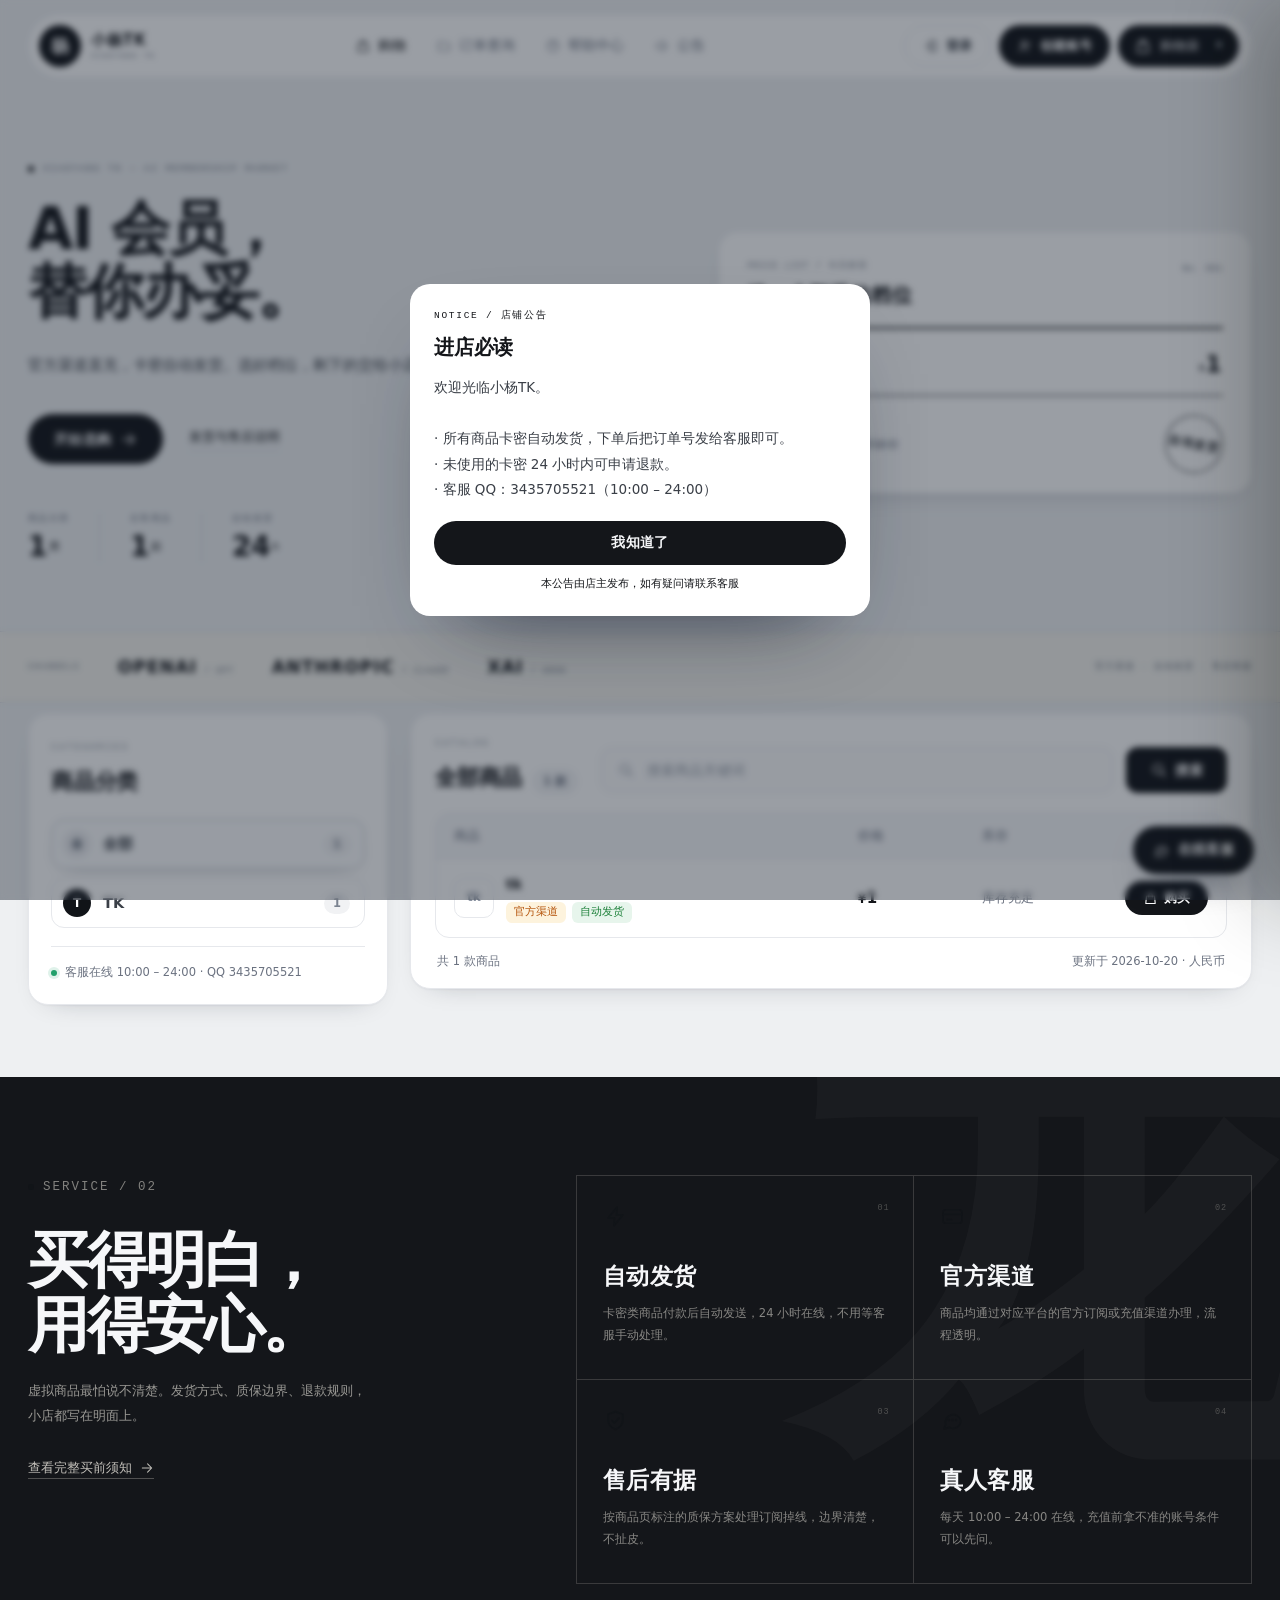
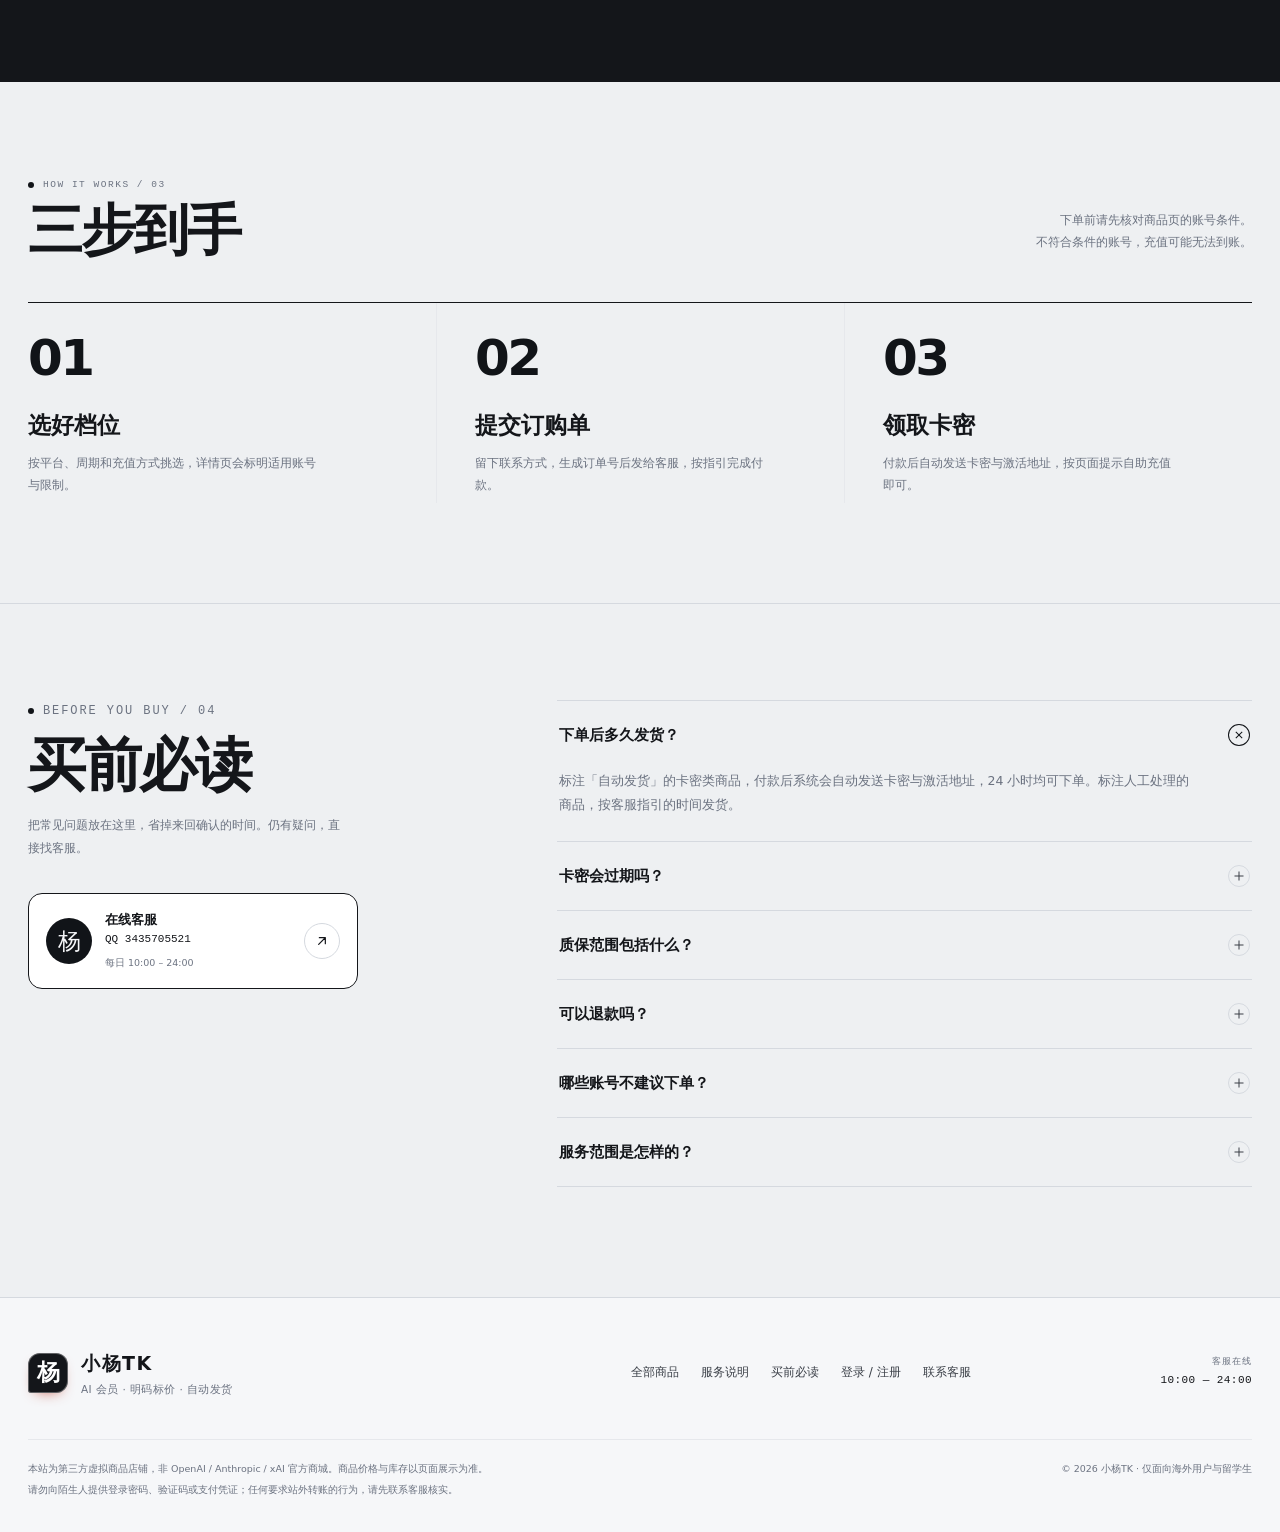
==== commit ecb14844: "Redesign header as pill bar and add admin-managed entry announcement" ====
--- a/index.html
+++ b/index.html
@@ -14,7 +14,7 @@
   <meta property="og:image" content="https://www.xiaoyangtk.xin/assets/img/og-cover.png">
   <meta name="twitter:card" content="summary_large_image">
   <link rel="icon" href="assets/img/favicon.svg" type="image/svg+xml">
-  <link rel="stylesheet" href="assets/css/style.css?v=20261020r">
+  <link rel="stylesheet" href="assets/css/style.css?v=20261020u">
 </head>
 <body>
   <svg class="svg-sprite" aria-hidden="true">
@@ -73,69 +73,88 @@
       <circle cx="12" cy="8.6" r="3.5" fill="none" stroke="currentColor" stroke-width="1.7"/>
       <path d="M5 20c.9-3.5 3.7-5.3 7-5.3s6.1 1.8 7 5.3" fill="none" stroke="currentColor" stroke-width="1.7" stroke-linecap="round"/>
     </symbol>
+    <symbol id="i-folder" viewBox="0 0 24 24">
+      <path d="M3.5 7.5a2 2 0 0 1 2-2h3.2l1.8 2h8a2 2 0 0 1 2 2v7.5a2 2 0 0 1-2 2h-13a2 2 0 0 1-2-2Z" fill="none" stroke="currentColor" stroke-width="1.6" stroke-linejoin="round"/>
+    </symbol>
+    <symbol id="i-help" viewBox="0 0 24 24">
+      <circle cx="12" cy="12" r="8.5" fill="none" stroke="currentColor" stroke-width="1.6"/>
+      <path d="M9.7 9.3a2.4 2.4 0 1 1 3.4 2.2c-.7.4-1.1.9-1.1 1.7v.3" fill="none" stroke="currentColor" stroke-width="1.6" stroke-linecap="round"/>
+      <circle cx="12" cy="16.6" r="0.9" fill="currentColor"/>
+    </symbol>
+    <symbol id="i-mega" viewBox="0 0 24 24">
+      <path d="M4 10v4a2 2 0 0 0 2 2h2l7 3V5L8 8H6a2 2 0 0 0-2 2Z" fill="none" stroke="currentColor" stroke-width="1.6" stroke-linejoin="round"/>
+      <path d="M18.5 9.5a3.5 3.5 0 0 1 0 5" fill="none" stroke="currentColor" stroke-width="1.6" stroke-linecap="round"/>
+    </symbol>
+    <symbol id="i-enter" viewBox="0 0 24 24">
+      <path d="M10 7V5.5A1.5 1.5 0 0 1 11.5 4h6A1.5 1.5 0 0 1 19 5.5v13a1.5 1.5 0 0 1-1.5 1.5h-6A1.5 1.5 0 0 1 10 18.5V17" fill="none" stroke="currentColor" stroke-width="1.6" stroke-linecap="round"/>
+      <path d="M4 12h9m-3-3 3 3-3 3" fill="none" stroke="currentColor" stroke-width="1.6" stroke-linecap="round" stroke-linejoin="round"/>
+    </symbol>
+    <symbol id="i-user-plus" viewBox="0 0 24 24">
+      <circle cx="10" cy="8.5" r="3.4" fill="none" stroke="currentColor" stroke-width="1.6"/>
+      <path d="M3.6 20c.8-3.3 3.4-5 6.4-5s5.6 1.7 6.4 5" fill="none" stroke="currentColor" stroke-width="1.6" stroke-linecap="round"/>
+      <path d="M18 7v4m-2-2h4" fill="none" stroke="currentColor" stroke-width="1.6" stroke-linecap="round"/>
+    </symbol>
   </svg>
 
-  <div class="ticker" aria-label="店铺公告">
-    <div class="ticker-track">
-      <span>仅面向海外用户与留学生 · 境外学习 / 工作场景</span><i>◆</i>
-      <span>全部商品卡密自动发货，24 小时秒发</span><i>◆</i>
-      <span>未使用卡密 24 小时内可申请退款</span><i>◆</i>
-      <span data-shop-ticker>在线客服 10:00 – 24:00 · QQ 3435705521</span><i>◆</i>
-      <span aria-hidden="true">仅面向海外用户与留学生 · 境外学习 / 工作场景</span><i aria-hidden="true">◆</i>
-      <span aria-hidden="true">全部商品卡密自动发货，24 小时秒发</span><i aria-hidden="true">◆</i>
-      <span aria-hidden="true">未使用卡密 24 小时内可申请退款</span><i aria-hidden="true">◆</i>
-      <span aria-hidden="true" data-shop-ticker>在线客服 10:00 – 24:00 · QQ 3435705521</span><i aria-hidden="true">◆</i>
-    </div>
-  </div>
-
   <header class="site-header" id="top">
-    <div class="shell header-inner">
-      <a class="brand" href="#top" aria-label="小杨TK首页">
-        <span class="brand-seal">杨</span>
-        <span class="brand-word">
-          <strong>小杨TK</strong>
-          <small>XIAOYANG TK</small>
-        </span>
-      </a>
-
-      <nav class="main-nav" aria-label="主导航">
-        <a href="#catalog" class="is-current">逛小店</a>
-        <span class="nav-cats" data-nav-cats></span>
-        <a href="#service">服务说明</a>
-        <a href="#faq">买前必读</a>
-      </nav>
-
-      <div class="header-actions">
-        <a class="plain-btn account-jump" href="account.html" aria-label="登录 / 注册" data-account-jump>
-          <span class="account-avatar" data-account-avatar hidden></span>
-          <svg class="icon" data-account-icon><use href="#i-user"/></svg>
-          <span data-account-label>登录</span>
+    <div class="shell">
+      <div class="header-inner">
+        <a class="brand" href="#top" aria-label="小杨TK首页">
+          <span class="brand-seal">杨</span>
+          <span class="brand-word">
+            <strong>小杨TK</strong>
+            <small>XIAOYANG TK</small>
+          </span>
         </a>
-        <a class="plain-btn admin-jump" href="admin.html" data-admin-jump hidden>
-          <svg class="icon"><use href="#i-shield"/></svg>
-          <span>管理后台</span>
-        </a>
-        <button class="plain-btn search-jump" type="button" aria-label="搜索商品">
-          <svg class="icon"><use href="#i-search"/></svg>
-          <span>搜索</span>
-        </button>
-        <button class="cart-btn" type="button" data-open-cart>
-          <svg class="icon"><use href="#i-bag"/></svg>
-          <span>购物袋</span>
-          <b class="cart-count" data-cart-count>0</b>
-        </button>
-        <button class="menu-btn" type="button" aria-label="打开菜单" aria-expanded="false" data-menu-toggle>
-          <svg class="icon"><use href="#i-menu"/></svg>
-        </button>
+
+        <nav class="main-nav" aria-label="主导航">
+          <a class="nav-item" href="#catalog">
+            <svg class="icon"><use href="#i-bag"/></svg><span>购物</span>
+          </a>
+          <a class="nav-item" href="account.html#orders">
+            <svg class="icon"><use href="#i-folder"/></svg><span>订单查询</span>
+          </a>
+          <a class="nav-item" href="#faq">
+            <svg class="icon"><use href="#i-help"/></svg><span>帮助中心</span>
+          </a>
+          <button class="nav-item" type="button" data-open-notice>
+            <svg class="icon"><use href="#i-mega"/></svg><span>公告</span>
+          </button>
+        </nav>
+
+        <div class="header-actions">
+          <a class="pill light account-jump" href="account.html" aria-label="登录 / 注册" data-account-jump>
+            <span class="account-avatar" data-account-avatar hidden></span>
+            <svg class="icon" data-account-icon><use href="#i-enter"/></svg>
+            <span data-account-label>登录</span>
+          </a>
+          <a class="pill dark register-jump" href="account.html?mode=register" data-register-jump>
+            <svg class="icon"><use href="#i-user-plus"/></svg>
+            <span>创建账号</span>
+          </a>
+          <a class="pill dark admin-jump" href="admin.html" data-admin-jump hidden>
+            <svg class="icon"><use href="#i-shield"/></svg>
+            <span>管理后台</span>
+          </a>
+          <button class="cart-btn" type="button" data-open-cart>
+            <svg class="icon"><use href="#i-bag"/></svg>
+            <span>购物袋</span>
+            <b class="cart-count" data-cart-count>0</b>
+          </button>
+          <button class="menu-btn" type="button" aria-label="打开菜单" aria-expanded="false" data-menu-toggle>
+            <svg class="icon"><use href="#i-menu"/></svg>
+          </button>
+        </div>
       </div>
     </div>
 
     <div class="mobile-menu" data-mobile-menu hidden>
-      <a href="#catalog">逛小店 <span>SHOP</span></a>
+      <a href="#catalog">购物 <span>SHOP</span></a>
+      <a href="account.html#orders">订单查询 <span>ORDERS</span></a>
+      <a href="#faq">帮助中心 <span>HELP</span></a>
+      <button type="button" data-open-notice>公告 <span>NOTICE</span></button>
       <span data-menu-cats></span>
-      <a href="#service">服务说明 <span>INFO</span></a>
-      <a href="#faq">买前必读 <span>FAQ</span></a>
-      <a href="account.html">登录 / 注册 <span>ACCOUNT</span></a>
+      <a href="account.html"><span data-account-menu-label>登录 / 注册</span> <span>ACCOUNT</span></a>
       <a href="admin.html" data-admin-jump hidden>管理后台 <span>ADMIN</span></a>
       <p data-shop-contact>客服 QQ 3435705521 · 10:00–24:00</p>
     </div>
@@ -405,6 +424,16 @@
     <span>在线客服</span>
   </a>
 
+  <div class="notice-modal" data-notice-modal hidden>
+    <div class="notice-card" role="dialog" aria-modal="true" aria-labelledby="notice-title">
+      <p class="notice-kicker">NOTICE / 店铺公告</p>
+      <h3 id="notice-title" data-notice-title>进店必读</h3>
+      <div class="notice-body" data-notice-body></div>
+      <button type="button" class="btn btn-primary btn-block" data-notice-close>我知道了</button>
+      <p class="notice-foot">本公告由店主发布，如有疑问请联系客服</p>
+    </div>
+  </div>
+
   <div class="scrim" data-scrim hidden></div>
 
   <aside class="cart-drawer" role="dialog" aria-modal="true" aria-hidden="true" aria-label="购物袋" tabindex="-1" data-cart-drawer inert>
@@ -495,7 +524,7 @@
 
   <div class="toast" role="status" aria-live="polite" data-toast></div>
 
-  <script src="assets/js/auth.js?v=20261020r"></script>
+  <script src="assets/js/auth.js?v=20261020u"></script>
   <script>
     // data.js 带时间戳加载，避免浏览器缓存导致"后台已发布、前台看不到"
     (function () {
@@ -503,12 +532,12 @@
       data.src = "assets/js/data.js?t=" + Date.now();
       data.onload = function () {
         var app = document.createElement("script");
-        app.src = "assets/js/app.js?v=20261020r";
+        app.src = "assets/js/app.js?v=20261020u";
         document.body.appendChild(app);
       };
       data.onerror = function () {
         var app = document.createElement("script");
-        app.src = "assets/js/app.js?v=20261020r";
+        app.src = "assets/js/app.js?v=20261020u";
         document.body.appendChild(app);
       };
       document.head.appendChild(data);
--- a/assets/css/style.css
+++ b/assets/css/style.css
@@ -3918,6 +3918,314 @@
   display: contents;
 }
 
+/* ==========================================================================
+   v3 — 胶囊式顶栏 + 进店公告
+   ========================================================================== */
+
+.site-header {
+  padding: 14px 0 8px;
+  background: transparent;
+  border: 0;
+  box-shadow: none;
+  backdrop-filter: none;
+  -webkit-backdrop-filter: none;
+  transition: none;
+}
+
+.site-header.is-scrolled {
+  background: transparent;
+  border: 0;
+  box-shadow: none;
+}
+
+.header-inner {
+  display: flex;
+  align-items: center;
+  gap: 16px;
+  height: 64px;
+  padding: 0 12px 0 10px;
+  border: 1px solid var(--line);
+  border-radius: 999px;
+  background: #fff;
+  box-shadow: 0 18px 44px -36px rgba(16, 24, 40, 0.6);
+}
+
+.header-inner .brand {
+  gap: 10px;
+}
+
+.header-inner .brand-seal {
+  width: 42px;
+  height: 42px;
+  border-radius: 50%;
+  font-size: 18px;
+  box-shadow: none;
+}
+
+.header-inner .brand-word strong {
+  font-size: 15px;
+  letter-spacing: 0.06em;
+}
+
+.header-inner .brand-word small {
+  font-size: 7.5px;
+}
+
+.main-nav {
+  display: flex;
+  align-items: center;
+  gap: 2px;
+  margin: 0 auto;
+}
+
+.main-nav .nav-item {
+  display: inline-flex;
+  align-items: center;
+  gap: 7px;
+  height: 40px;
+  padding: 0 14px;
+  border: 0;
+  border-radius: 999px;
+  background: transparent;
+  color: var(--muted);
+  font-size: 13.5px;
+  font-weight: 500;
+  white-space: nowrap;
+  transition: background 0.18s ease, color 0.18s ease;
+}
+
+.main-nav .nav-item::after {
+  display: none;
+}
+
+.main-nav .nav-item:hover {
+  background: #f3f4f6;
+  color: var(--ink);
+}
+
+.main-nav .nav-item .icon {
+  width: 16px;
+  height: 16px;
+  opacity: 0.85;
+}
+
+.header-actions {
+  display: flex;
+  align-items: center;
+  gap: 8px;
+  margin-left: 0;
+}
+
+.pill {
+  display: inline-flex;
+  align-items: center;
+  gap: 7px;
+  height: 42px;
+  padding: 0 18px;
+  border-radius: 999px;
+  font-size: 13px;
+  font-weight: 600;
+  white-space: nowrap;
+  transition: background 0.18s ease, border-color 0.18s ease, color 0.18s ease;
+}
+
+.pill .icon {
+  width: 16px;
+  height: 16px;
+}
+
+.pill.light {
+  border: 1px solid var(--line);
+  background: #fff;
+  color: var(--ink-soft);
+}
+
+.pill.light:hover {
+  border-color: #c9ced6;
+  background: #fafbfc;
+}
+
+.pill.dark {
+  background: var(--ink);
+  color: #fff;
+}
+
+.pill.dark:hover {
+  background: #000;
+}
+
+.pill .account-avatar {
+  width: 24px;
+  height: 24px;
+  font-size: 11px;
+}
+
+.site-header .cart-btn {
+  height: 42px;
+  padding: 0 8px 0 16px;
+  font-size: 13px;
+}
+
+.notice-modal {
+  position: fixed;
+  inset: 0;
+  z-index: 80;
+  display: grid;
+  place-items: center;
+  padding: 20px;
+  background: rgba(16, 24, 40, 0.42);
+  backdrop-filter: blur(3px);
+  -webkit-backdrop-filter: blur(3px);
+}
+
+.notice-card {
+  width: min(460px, 100%);
+  padding: 24px;
+  border-radius: 20px;
+  background: #fff;
+  box-shadow: 0 40px 90px -50px rgba(16, 24, 40, 0.85);
+}
+
+.notice-kicker {
+  margin: 0;
+  color: var(--faint);
+  font-family: var(--mono);
+  font-size: 9.5px;
+  letter-spacing: 0.18em;
+}
+
+.notice-card h3 {
+  margin: 8px 0 12px;
+  font-size: 20px;
+  letter-spacing: -0.01em;
+}
+
+.notice-body {
+  max-height: 50vh;
+  overflow-y: auto;
+  margin-bottom: 18px;
+  color: var(--ink-soft);
+  font-size: 13.5px;
+  line-height: 1.9;
+  white-space: pre-wrap;
+}
+
+.notice-card .btn {
+  height: 44px;
+}
+
+.notice-foot {
+  margin: 10px 0 0;
+  color: var(--faint);
+  font-size: 11px;
+  text-align: center;
+}
+
+.mobile-menu {
+  top: calc(100% - 4px);
+  right: 24px;
+  left: 24px;
+  padding: 8px 18px 16px;
+  border: 1px solid var(--line);
+  border-radius: 20px;
+  background: #fff;
+  box-shadow: 0 30px 60px -40px rgba(16, 24, 40, 0.55);
+}
+
+.mobile-menu a,
+.mobile-menu button {
+  display: flex;
+  align-items: center;
+  justify-content: space-between;
+  width: 100%;
+  padding: 13px 2px;
+  border: 0;
+  border-bottom: 1px solid var(--line);
+  background: none;
+  color: var(--ink);
+  font-size: 15px;
+  font-weight: 600;
+  text-align: left;
+}
+
+.mobile-menu a span,
+.mobile-menu button span {
+  color: var(--muted);
+  font-family: var(--mono);
+  font-size: 9px;
+  letter-spacing: 0.14em;
+}
+
+/* 保证 hidden 一定生效（.pill / .icon 等自带 display，会盖掉默认样式） */
+[hidden] {
+  display: none !important;
+}
+
+/* v3 顶栏的窄屏规则要放在最后，否则会被上面的 .main-nav 覆盖 */
+@media (max-width: 980px) {
+  .main-nav {
+    display: none;
+  }
+
+  .menu-btn {
+    display: grid;
+  }
+
+  .header-actions {
+    margin-left: auto;
+  }
+}
+
+@media (max-width: 620px) {
+  .header-inner {
+    height: 56px;
+    gap: 6px;
+    padding: 0 8px;
+  }
+
+  .header-inner .brand-seal {
+    width: 36px;
+    height: 36px;
+    font-size: 15px;
+  }
+
+  .header-inner .brand-word strong {
+    font-size: 13px;
+  }
+
+  .pill {
+    padding: 0 12px;
+  }
+
+  .pill > span:last-child {
+    display: none;
+  }
+
+  .site-header .cart-btn > span {
+    display: none;
+  }
+}
+
+@media (max-width: 620px) {
+  .header-inner {
+    height: 58px;
+    gap: 8px;
+    padding: 0 8px;
+  }
+
+  .pill {
+    padding: 0 12px;
+  }
+
+  .pill > span:last-child {
+    display: none;
+  }
+
+  .site-header .cart-btn > span {
+    display: none;
+  }
+}
+
 .account-avatar {
   display: grid;
   place-items: center;
@@ -3937,3 +4245,10 @@
   height: 100%;
   object-fit: cover;
 }
+
+.account-jump [data-account-label] {
+  max-width: 140px;
+  overflow: hidden;
+  text-overflow: ellipsis;
+  white-space: nowrap;
+}
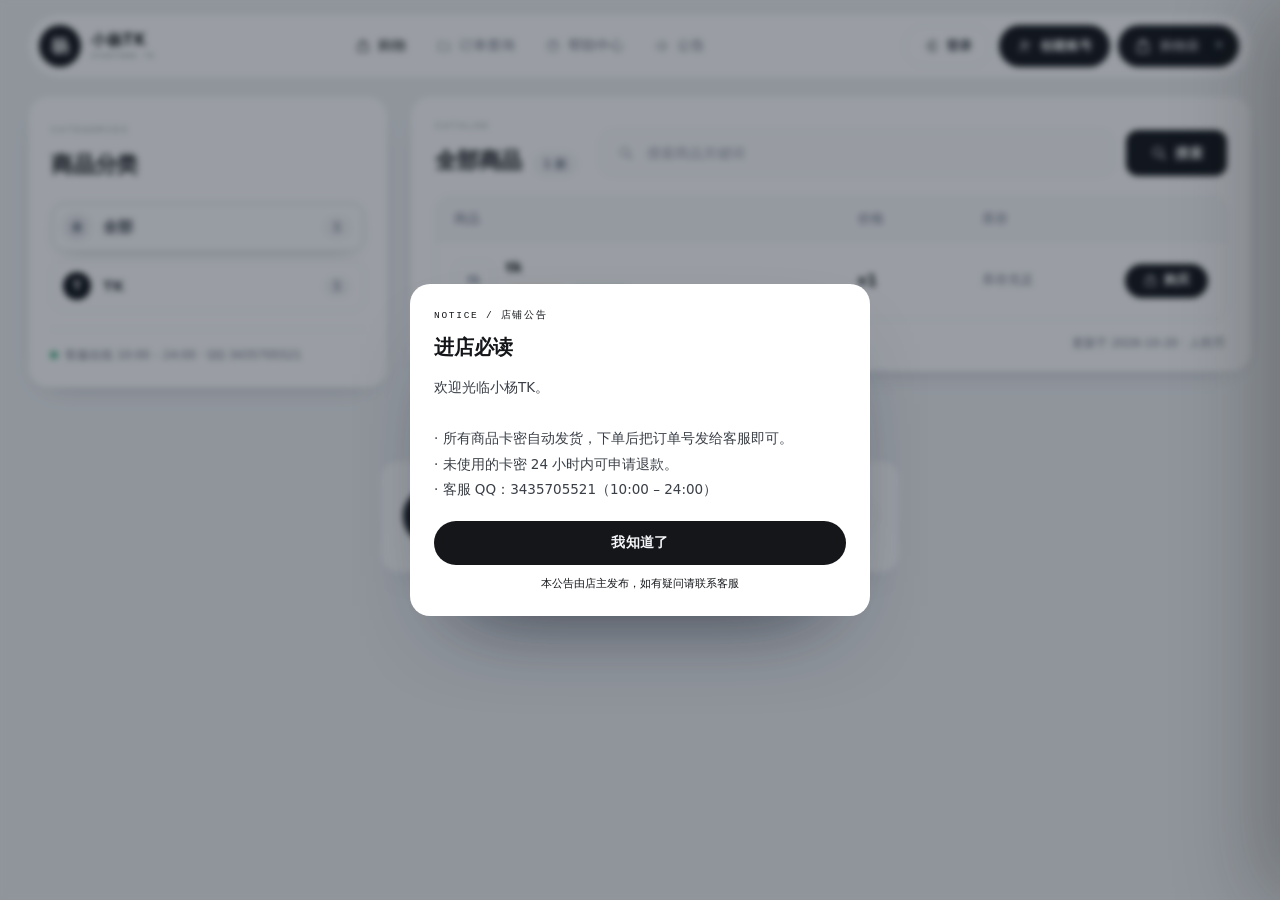
==== commit c3b5cc67: "Trim storefront to header, catalog and contact card" ====
--- a/index.html
+++ b/index.html
@@ -14,7 +14,7 @@
   <meta property="og:image" content="https://www.xiaoyangtk.xin/assets/img/og-cover.png">
   <meta name="twitter:card" content="summary_large_image">
   <link rel="icon" href="assets/img/favicon.svg" type="image/svg+xml">
-  <link rel="stylesheet" href="assets/css/style.css?v=20261020u">
+  <link rel="stylesheet" href="assets/css/style.css?v=20261020w">
 </head>
 <body>
   <svg class="svg-sprite" aria-hidden="true">
@@ -114,7 +114,7 @@
           <a class="nav-item" href="account.html#orders">
             <svg class="icon"><use href="#i-folder"/></svg><span>订单查询</span>
           </a>
-          <a class="nav-item" href="#faq">
+          <a class="nav-item" href="#contact">
             <svg class="icon"><use href="#i-help"/></svg><span>帮助中心</span>
           </a>
           <button class="nav-item" type="button" data-open-notice>
@@ -151,7 +151,7 @@
     <div class="mobile-menu" data-mobile-menu hidden>
       <a href="#catalog">购物 <span>SHOP</span></a>
       <a href="account.html#orders">订单查询 <span>ORDERS</span></a>
-      <a href="#faq">帮助中心 <span>HELP</span></a>
+      <a href="#contact">帮助中心 <span>HELP</span></a>
       <button type="button" data-open-notice>公告 <span>NOTICE</span></button>
       <span data-menu-cats></span>
       <a href="account.html"><span data-account-menu-label>登录 / 注册</span> <span>ACCOUNT</span></a>
@@ -161,56 +161,6 @@
   </header>
 
   <main>
-    <section class="hero shell">
-      <div class="hero-copy">
-        <p class="eyebrow"><span class="dot"></span>XIAOYANG TK — AI MEMBERSHIP MARKET</p>
-        <h1>AI 会员，<br><span class="hl">替你办妥。</span></h1>
-        <p class="hero-lead">官方渠道直充，卡密自动发货。选好档位，剩下的交给小店。</p>
-        <div class="hero-actions">
-          <a class="btn btn-primary" href="#catalog">
-            开始选购
-            <svg class="icon"><use href="#i-arrow"/></svg>
-          </a>
-          <a class="text-link" href="#faq">发货与售后说明</a>
-        </div>
-        <dl class="hero-stats">
-          <div><dt>商品分类</dt><dd><span data-shop-cats>3</span><sup>类</sup></dd></div>
-          <div><dt>在售商品</dt><dd><span data-stat-count>0</span><sup>款</sup></dd></div>
-          <div><dt>自动发货</dt><dd>24<sup>h</sup></dd></div>
-        </dl>
-      </div>
-
-      <aside class="receipt" aria-label="今日价目">
-        <div class="receipt-head">
-          <div>
-            <p>PRICE LIST / 今日价目</p>
-            <strong>挑一个顺手的档位</strong>
-          </div>
-          <span class="receipt-no">No. 001</span>
-        </div>
-        <div class="receipt-rows" data-receipt-rows>
-          <div class="receipt-empty">
-            <strong>商品已全部下架</strong>
-            <small>分类与新品正在筹备中，敬请期待</small>
-          </div>
-        </div>
-        <div class="receipt-foot">
-          <span data-receipt-note>商品筹备中 · 明码标价</span>
-          <span class="stamp">自动发货</span>
-        </div>
-      </aside>
-    </section>
-
-    <section class="brand-rail" aria-label="品牌渠道">
-      <div class="shell brand-rail-inner">
-        <span class="rail-label">CHANNELS</span>
-        <span class="rail-item">OPENAI <i>/ GPT</i></span>
-        <span class="rail-item">ANTHROPIC <i>/ CLAUDE</i></span>
-        <span class="rail-item">XAI <i>/ GROK</i></span>
-        <span class="rail-note">官方渠道 · 自动发货 · 售后有据</span>
-      </div>
-    </section>
-
     <section class="shop" id="catalog">
       <div class="shell shop-grid">
         <aside class="panel cat-panel">
@@ -277,152 +227,24 @@
       </div>
     </section>
 
-    <section class="assurance" id="service">
-      <div class="shell assurance-grid">
-        <div class="assurance-intro">
-          <p class="eyebrow light"><span class="dot"></span>SERVICE / 02</p>
-          <h2>买得明白，<br>用得安心。</h2>
-          <p>虚拟商品最怕说不清楚。发货方式、质保边界、退款规则，小店都写在明面上。</p>
-          <a class="text-link light" href="#faq">查看完整买前须知 <svg class="icon"><use href="#i-arrow"/></svg></a>
-        </div>
-        <div class="assurance-list">
-          <article>
-            <span class="assurance-no">01</span>
-            <svg class="icon"><use href="#i-bolt"/></svg>
-            <h3>自动发货</h3>
-            <p>卡密类商品付款后自动发送，24 小时在线，不用等客服手动处理。</p>
-          </article>
-          <article>
-            <span class="assurance-no">02</span>
-            <svg class="icon"><use href="#i-card"/></svg>
-            <h3>官方渠道</h3>
-            <p>商品均通过对应平台的官方订阅或充值渠道办理，流程透明。</p>
-          </article>
-          <article>
-            <span class="assurance-no">03</span>
-            <svg class="icon"><use href="#i-shield"/></svg>
-            <h3>售后有据</h3>
-            <p>按商品页标注的质保方案处理订阅掉线，边界清楚，不扯皮。</p>
-          </article>
-          <article>
-            <span class="assurance-no">04</span>
-            <svg class="icon"><use href="#i-chat"/></svg>
-            <h3>真人客服</h3>
-<p data-shop-hours-sentence>每天 10:00 – 24:00 在线，充值前拿不准的账号条件可以先问。</p>
-          </article>
-        </div>
-      </div>
-    </section>
-
-    <section class="steps">
+    <section class="contact-section" id="contact">
       <div class="shell">
-        <div class="section-head">
-          <div>
-            <p class="eyebrow"><span class="dot"></span>HOW IT WORKS / 03</p>
-            <h2>三步到手</h2>
-          </div>
-          <p class="section-side">下单前请先核对商品页的账号条件。<br>不符合条件的账号，充值可能无法到账。</p>
-        </div>
-        <div class="step-grid">
-          <article>
-            <span>01</span>
-            <h3>选好档位</h3>
-            <p>按平台、周期和充值方式挑选，详情页会标明适用账号与限制。</p>
-          </article>
-          <article>
-            <span>02</span>
-            <h3>提交订购单</h3>
-            <p>留下联系方式，生成订单号后发给客服，按指引完成付款。</p>
-          </article>
-          <article>
-            <span>03</span>
-            <h3>领取卡密</h3>
-            <p>付款后自动发送卡密与激活地址，按页面提示自助充值即可。</p>
-          </article>
-        </div>
-      </div>
-    </section>
-
-    <section class="faq" id="faq">
-      <div class="shell faq-grid">
-        <div class="faq-intro">
-          <p class="eyebrow"><span class="dot"></span>BEFORE YOU BUY / 04</p>
-          <h2>买前必读</h2>
-          <p>把常见问题放在这里，省掉来回确认的时间。仍有疑问，直接找客服。</p>
-          <div class="contact-card">
-            <span class="contact-avatar">杨</span>
-            <div>
-              <strong>在线客服</strong>
-          <p data-shop-qq>QQ 3435705521</p>
-          <small data-shop-hours>每日 10:00 – 24:00</small>
-            </div>
-        <a class="icon-link" href="https://qm.qq.com/q/XFeh6tkC0U" target="_blank" rel="noopener" aria-label="联系 QQ 客服">
-              <svg class="icon"><use href="#i-arrow-up"/></svg>
-            </a>
-          </div>
-        </div>
-
-        <div class="faq-list">
-          <details open>
-            <summary>下单后多久发货？<span class="plus"></span></summary>
-            <div class="faq-body"><p>标注「自动发货」的卡密类商品，付款后系统会自动发送卡密与激活地址，24 小时均可下单。标注人工处理的商品，按客服指引的时间发货。</p></div>
-          </details>
-          <details>
-            <summary>卡密会过期吗？<span class="plus"></span></summary>
-            <div class="faq-body"><p>未使用的 CDK 卡密长期有效。不过仍建议现买现用，避免账号状态变化后产生不必要的麻烦。</p></div>
-          </details>
-          <details>
-            <summary>质保范围包括什么？<span class="plus"></span></summary>
-            <div class="faq-body"><p>质保仅覆盖订阅异常掉线，按商品页标注的方案处理。账号被封禁、平台风控、使用环境异常、模型表现变化等，不属于充值售后范围。</p></div>
-          </details>
-          <details>
-            <summary>可以退款吗？<span class="plus"></span></summary>
-            <div class="faq-body"><p>未使用的卡密可在 24 小时内申请退款。已使用的卡密无法二次销售，因此不支持退款。支付宝付款产生的通道手续费按页面说明处理。</p></div>
-          </details>
-          <details>
-            <summary>哪些账号不建议下单？<span class="plus"></span></summary>
-            <div class="faq-body"><p>已有有效订阅、存在逾期账单、处于 Google Pay 宽限期、未关闭自动续费、绑定银行卡、团队版账号，或有过异常免费订阅记录的账号，建议先咨询客服再决定。Claude Max 档位还会触发 KYC，请确认能够完成验证。</p></div>
-          </details>
-          <details>
-            <summary>服务范围是怎样的？<span class="plus"></span></summary>
-            <div class="faq-body"><p>本站会员渠道充值服务主要面向海外用户、留学生及境外学习 / 工作场景，暂不支持中国大陆地区用户购买或使用。请遵守所在地法律法规及相关平台服务条款。</p></div>
-          </details>
+        <div class="contact-panel">
+          <span class="contact-avatar">杨</span>
+          <div class="contact-info">
+            <strong>在线客服</strong>
+            <p data-shop-qq>QQ 3435705521</p>
+            <small data-shop-hours>每日 10:00 – 24:00</small>
+          </div>
+          <a class="contact-go" href="https://qm.qq.com/q/XFeh6tkC0U" target="_blank" rel="noopener" aria-label="联系 QQ 客服">
+            <svg class="icon"><use href="#i-arrow-up"/></svg>
+          </a>
         </div>
       </div>
     </section>
   </main>
 
-  <footer class="site-footer">
-    <div class="shell footer-top">
-      <div class="footer-brand">
-        <span class="brand-seal small">杨</span>
-        <div>
-          <strong>小杨TK</strong>
-          <p>AI 会员 · 明码标价 · 自动发货</p>
-        </div>
-      </div>
-      <nav aria-label="页脚导航">
-        <a href="#catalog">全部商品</a>
-        <a href="#service">服务说明</a>
-        <a href="#faq">买前必读</a>
-        <a href="account.html">登录 / 注册</a>
-        <a href="https://qm.qq.com/q/XFeh6tkC0U" target="_blank" rel="noopener">联系客服</a>
-      </nav>
-      <p class="footer-time">客服在线<br><span data-shop-hours-only>10:00 — 24:00</span></p>
-    </div>
-    <div class="shell footer-bottom">
-      <div class="footer-notes">
-        <p>本站为第三方虚拟商品店铺，非 OpenAI / Anthropic / xAI 官方商城。商品价格与库存以页面展示为准。</p>
-        <p>请勿向陌生人提供登录密码、验证码或支付凭证；任何要求站外转账的行为，请先联系客服核实。</p>
-      </div>
-      <p>© 2026 小杨TK · 仅面向海外用户与留学生</p>
-    </div>
-  </footer>
-
-  <a class="help-dock" href="https://qm.qq.com/q/XFeh6tkC0U" target="_blank" rel="noopener">
-    <svg class="icon"><use href="#i-chat"/></svg>
-    <span>在线客服</span>
-  </a>
+
 
   <div class="notice-modal" data-notice-modal hidden>
     <div class="notice-card" role="dialog" aria-modal="true" aria-labelledby="notice-title">
@@ -524,7 +346,7 @@
 
   <div class="toast" role="status" aria-live="polite" data-toast></div>
 
-  <script src="assets/js/auth.js?v=20261020u"></script>
+  <script src="assets/js/auth.js?v=20261020w"></script>
   <script>
     // data.js 带时间戳加载，避免浏览器缓存导致"后台已发布、前台看不到"
     (function () {
@@ -532,12 +354,12 @@
       data.src = "assets/js/data.js?t=" + Date.now();
       data.onload = function () {
         var app = document.createElement("script");
-        app.src = "assets/js/app.js?v=20261020u";
+        app.src = "assets/js/app.js?v=20261020w";
         document.body.appendChild(app);
       };
       data.onerror = function () {
         var app = document.createElement("script");
-        app.src = "assets/js/app.js?v=20261020u";
+        app.src = "assets/js/app.js?v=20261020w";
         document.body.appendChild(app);
       };
       document.head.appendChild(data);
--- a/assets/css/style.css
+++ b/assets/css/style.css
@@ -4206,6 +4206,81 @@
   }
 }
 
+/* 精简后的客服卡片 --------------------------------------------------------- */
+
+#contact {
+  scroll-margin-top: 96px;
+}
+
+.contact-section {
+  padding: 0 0 72px;
+}
+
+.contact-panel {
+  display: flex;
+  align-items: center;
+  gap: 16px;
+  max-width: 520px;
+  margin: 0 auto;
+  padding: 20px 22px;
+  border: 1px solid var(--line);
+  border-radius: 18px;
+  background: #fff;
+  box-shadow: 0 18px 40px -36px rgba(16, 24, 40, 0.5);
+}
+
+.contact-avatar {
+  display: grid;
+  place-items: center;
+  flex: none;
+  width: 56px;
+  height: 56px;
+  border-radius: 50%;
+  background: var(--ink);
+  color: #fff;
+  font-size: 22px;
+  font-weight: 700;
+}
+
+.contact-info {
+  flex: 1;
+  min-width: 0;
+}
+
+.contact-info strong {
+  display: block;
+  font-size: 15px;
+  font-weight: 700;
+}
+
+.contact-info p {
+  margin: 4px 0 0;
+  color: var(--muted);
+  font-size: 13px;
+}
+
+.contact-info small {
+  color: var(--faint);
+  font-size: 11.5px;
+}
+
+.contact-go {
+  display: grid;
+  place-items: center;
+  flex: none;
+  width: 44px;
+  height: 44px;
+  border: 1px solid var(--line);
+  border-radius: 50%;
+  color: var(--ink-soft);
+  transition: border-color 0.18s ease, background 0.18s ease;
+}
+
+.contact-go:hover {
+  border-color: #c9ced6;
+  background: #fafbfc;
+}
+
 @media (max-width: 620px) {
   .header-inner {
     height: 58px;
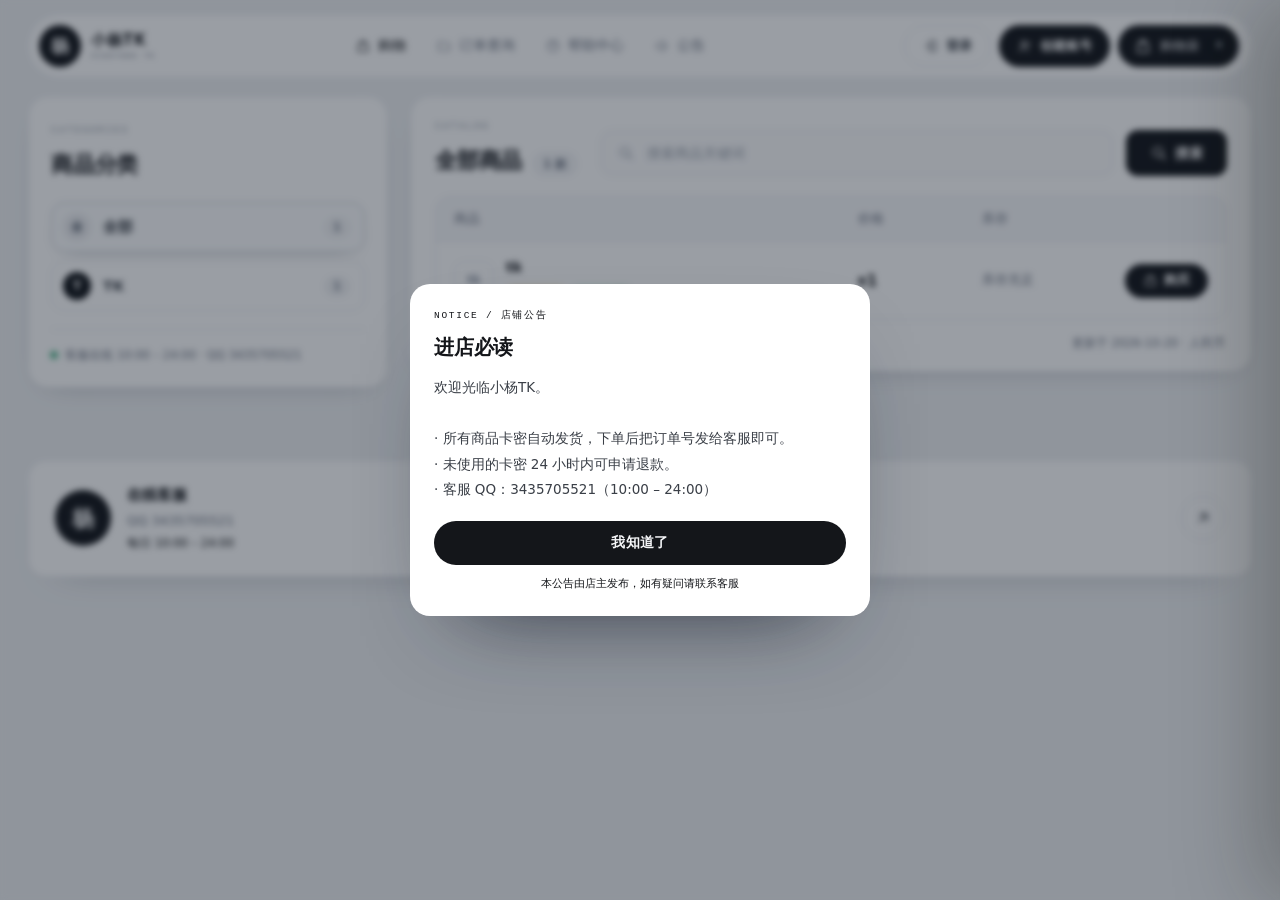
==== commit a3086d40: "Make the contact card full width like the panels above" ====
--- a/index.html
+++ b/index.html
@@ -14,7 +14,7 @@
   <meta property="og:image" content="https://www.xiaoyangtk.xin/assets/img/og-cover.png">
   <meta name="twitter:card" content="summary_large_image">
   <link rel="icon" href="assets/img/favicon.svg" type="image/svg+xml">
-  <link rel="stylesheet" href="assets/css/style.css?v=20261020w">
+  <link rel="stylesheet" href="assets/css/style.css?v=20261020x">
 </head>
 <body>
   <svg class="svg-sprite" aria-hidden="true">
@@ -346,7 +346,7 @@
 
   <div class="toast" role="status" aria-live="polite" data-toast></div>
 
-  <script src="assets/js/auth.js?v=20261020w"></script>
+  <script src="assets/js/auth.js?v=20261020x"></script>
   <script>
     // data.js 带时间戳加载，避免浏览器缓存导致"后台已发布、前台看不到"
     (function () {
@@ -354,12 +354,12 @@
       data.src = "assets/js/data.js?t=" + Date.now();
       data.onload = function () {
         var app = document.createElement("script");
-        app.src = "assets/js/app.js?v=20261020w";
+        app.src = "assets/js/app.js?v=20261020x";
         document.body.appendChild(app);
       };
       data.onerror = function () {
         var app = document.createElement("script");
-        app.src = "assets/js/app.js?v=20261020w";
+        app.src = "assets/js/app.js?v=20261020x";
         document.body.appendChild(app);
       };
       document.head.appendChild(data);
--- a/assets/css/style.css
+++ b/assets/css/style.css
@@ -4220,9 +4220,8 @@
   display: flex;
   align-items: center;
   gap: 16px;
-  max-width: 520px;
-  margin: 0 auto;
-  padding: 20px 22px;
+  width: 100%;
+  padding: 22px 26px;
   border: 1px solid var(--line);
   border-radius: 18px;
   background: #fff;
